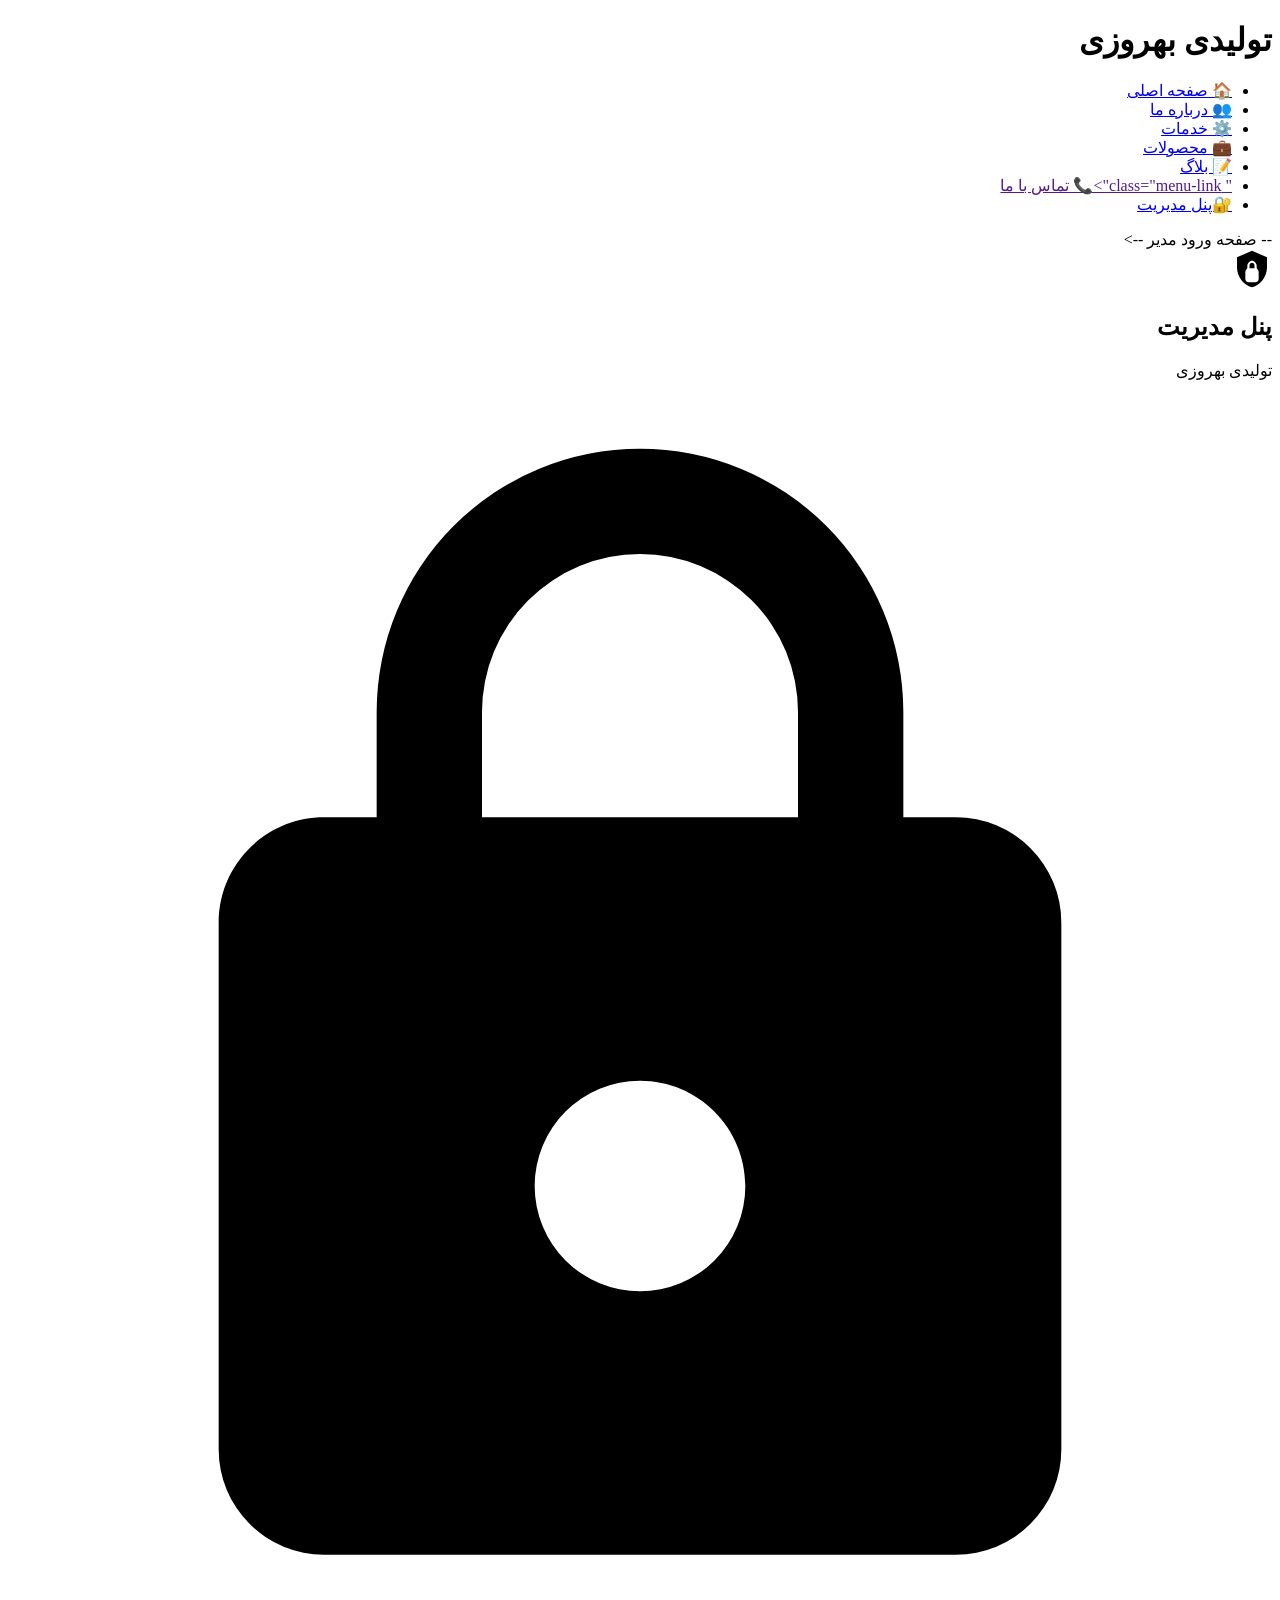
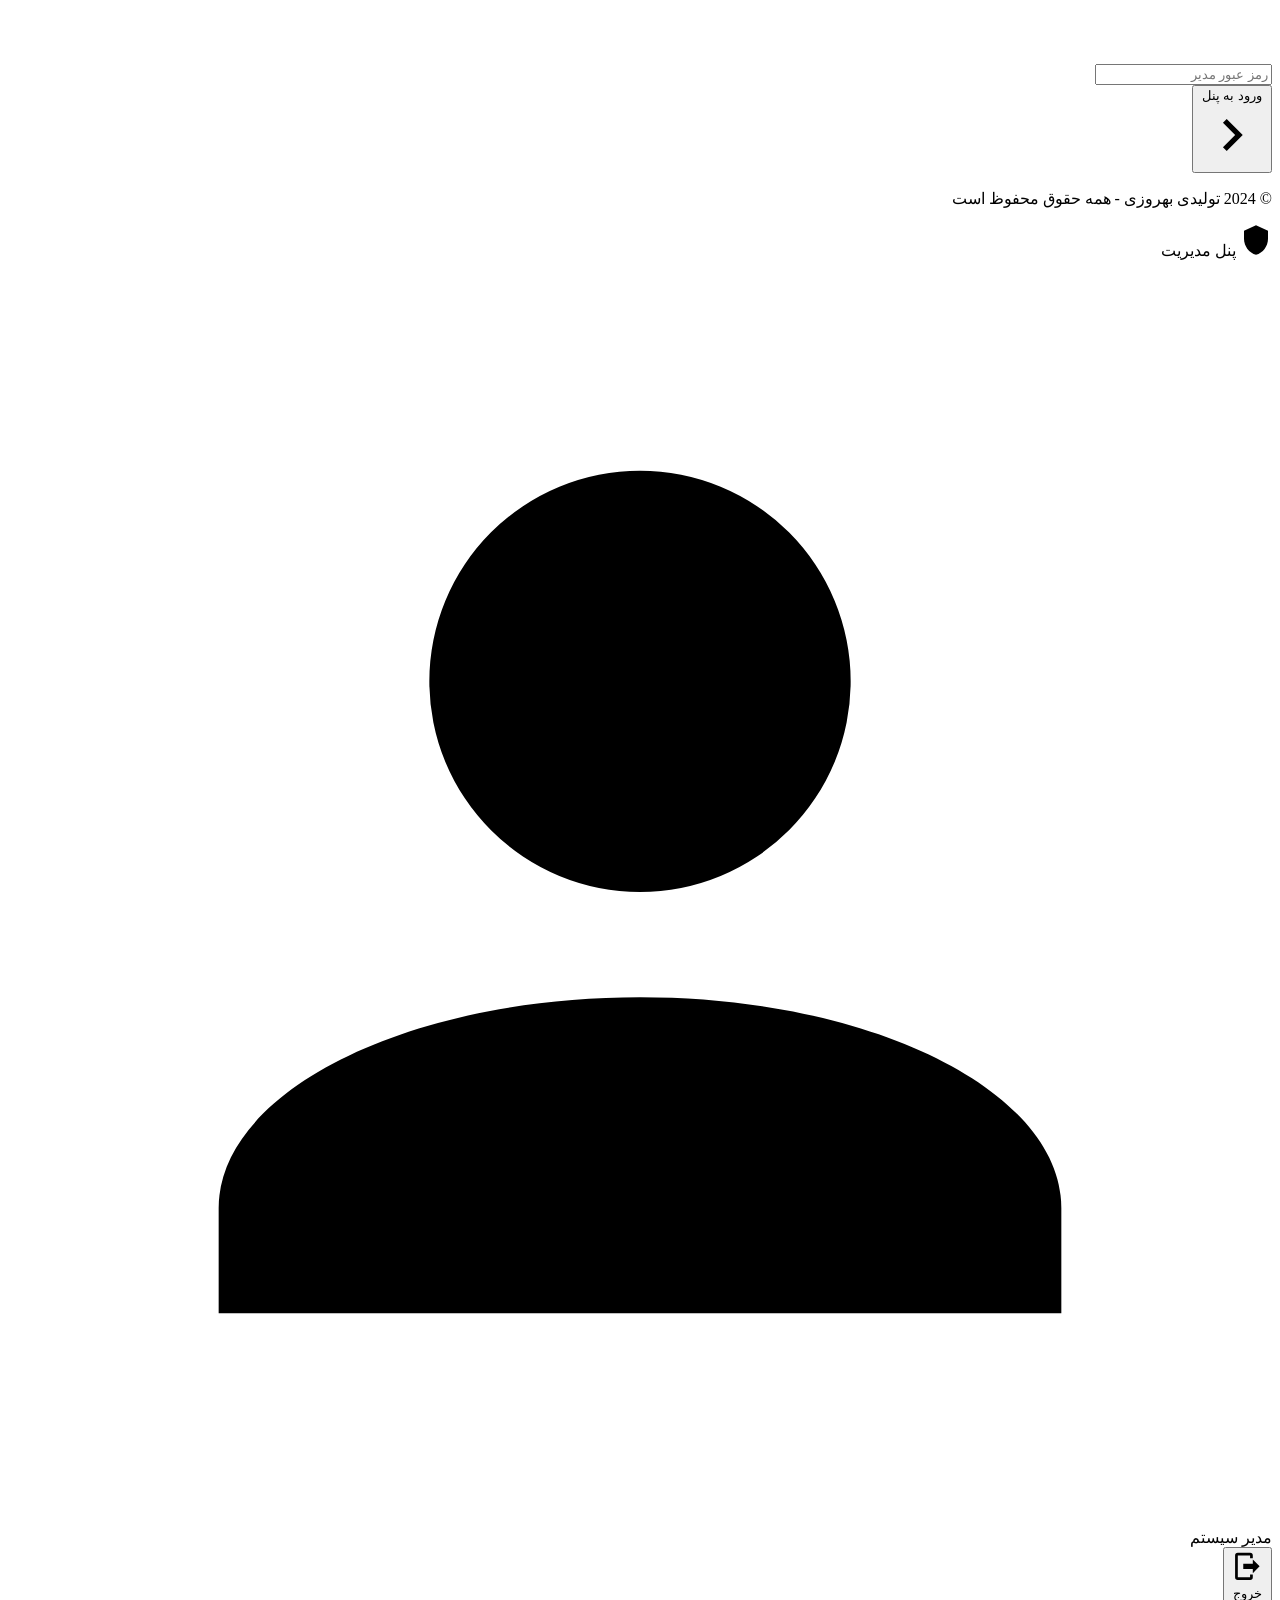
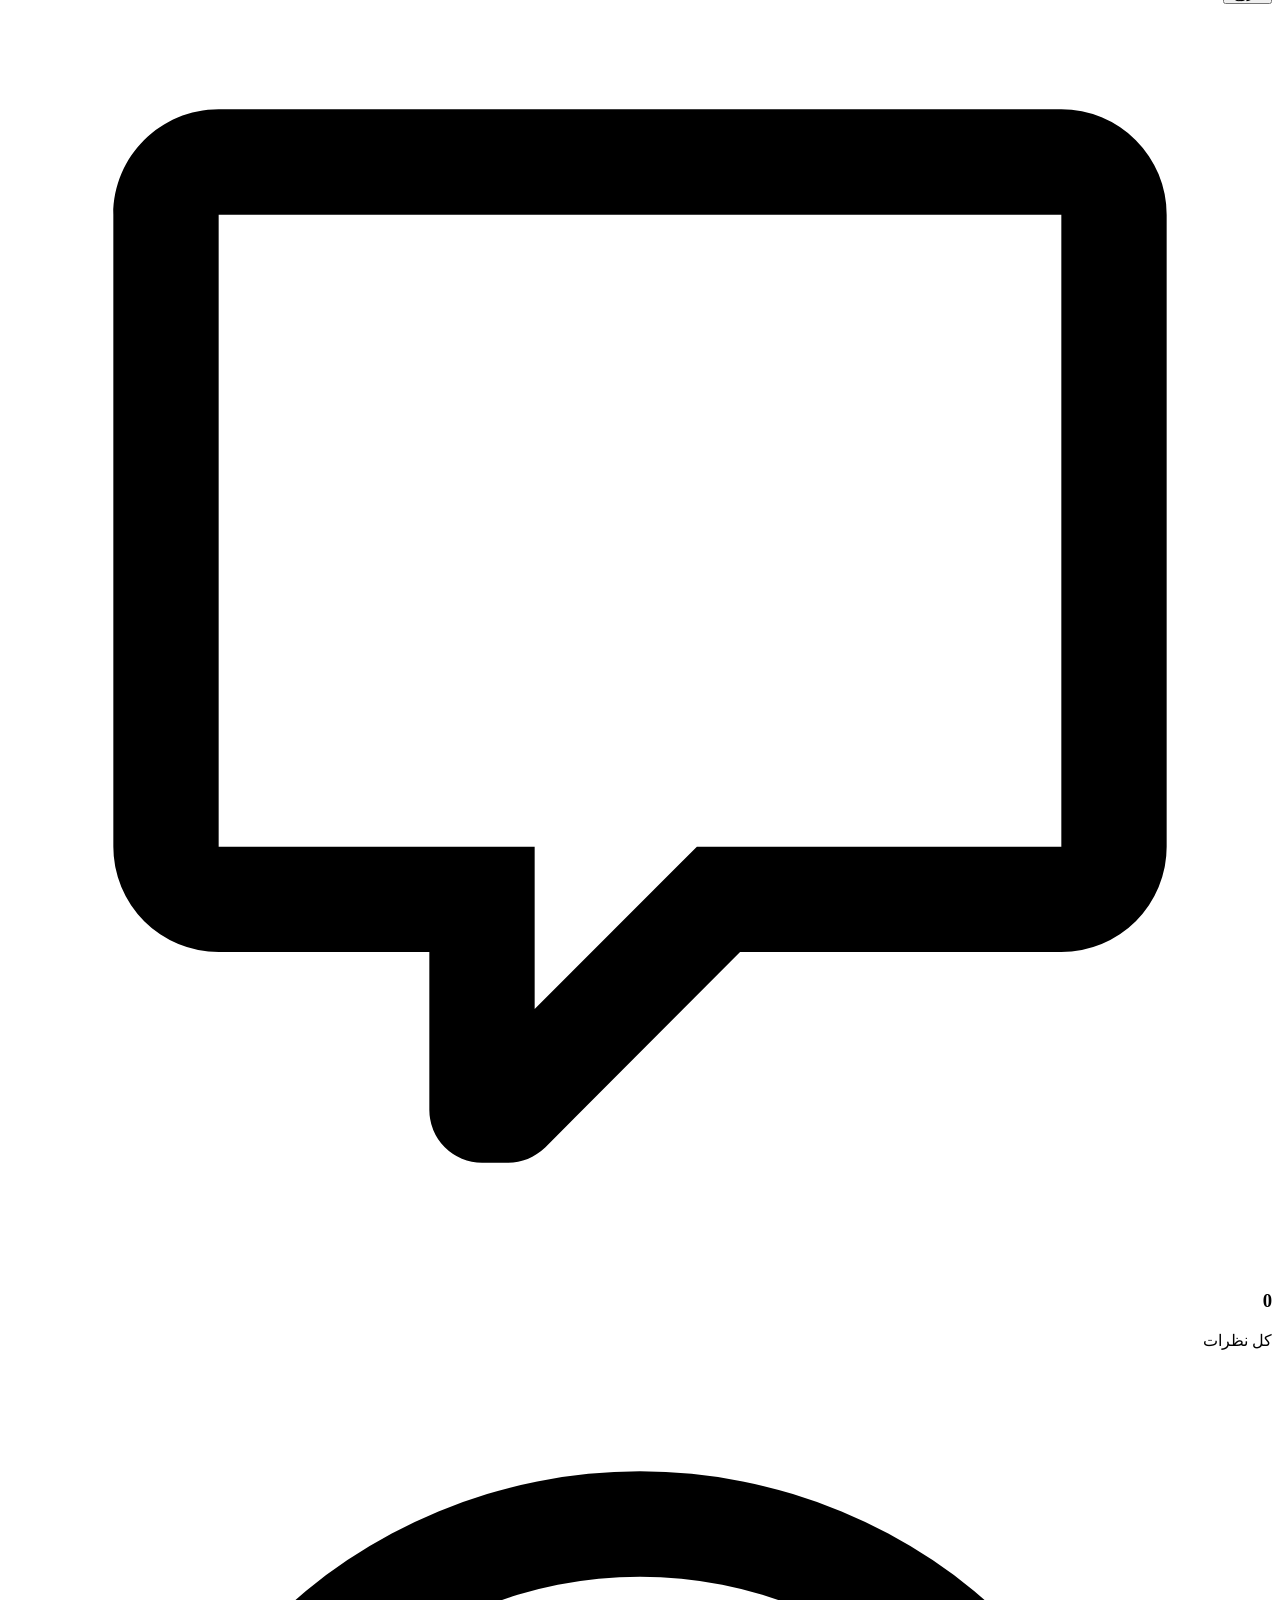
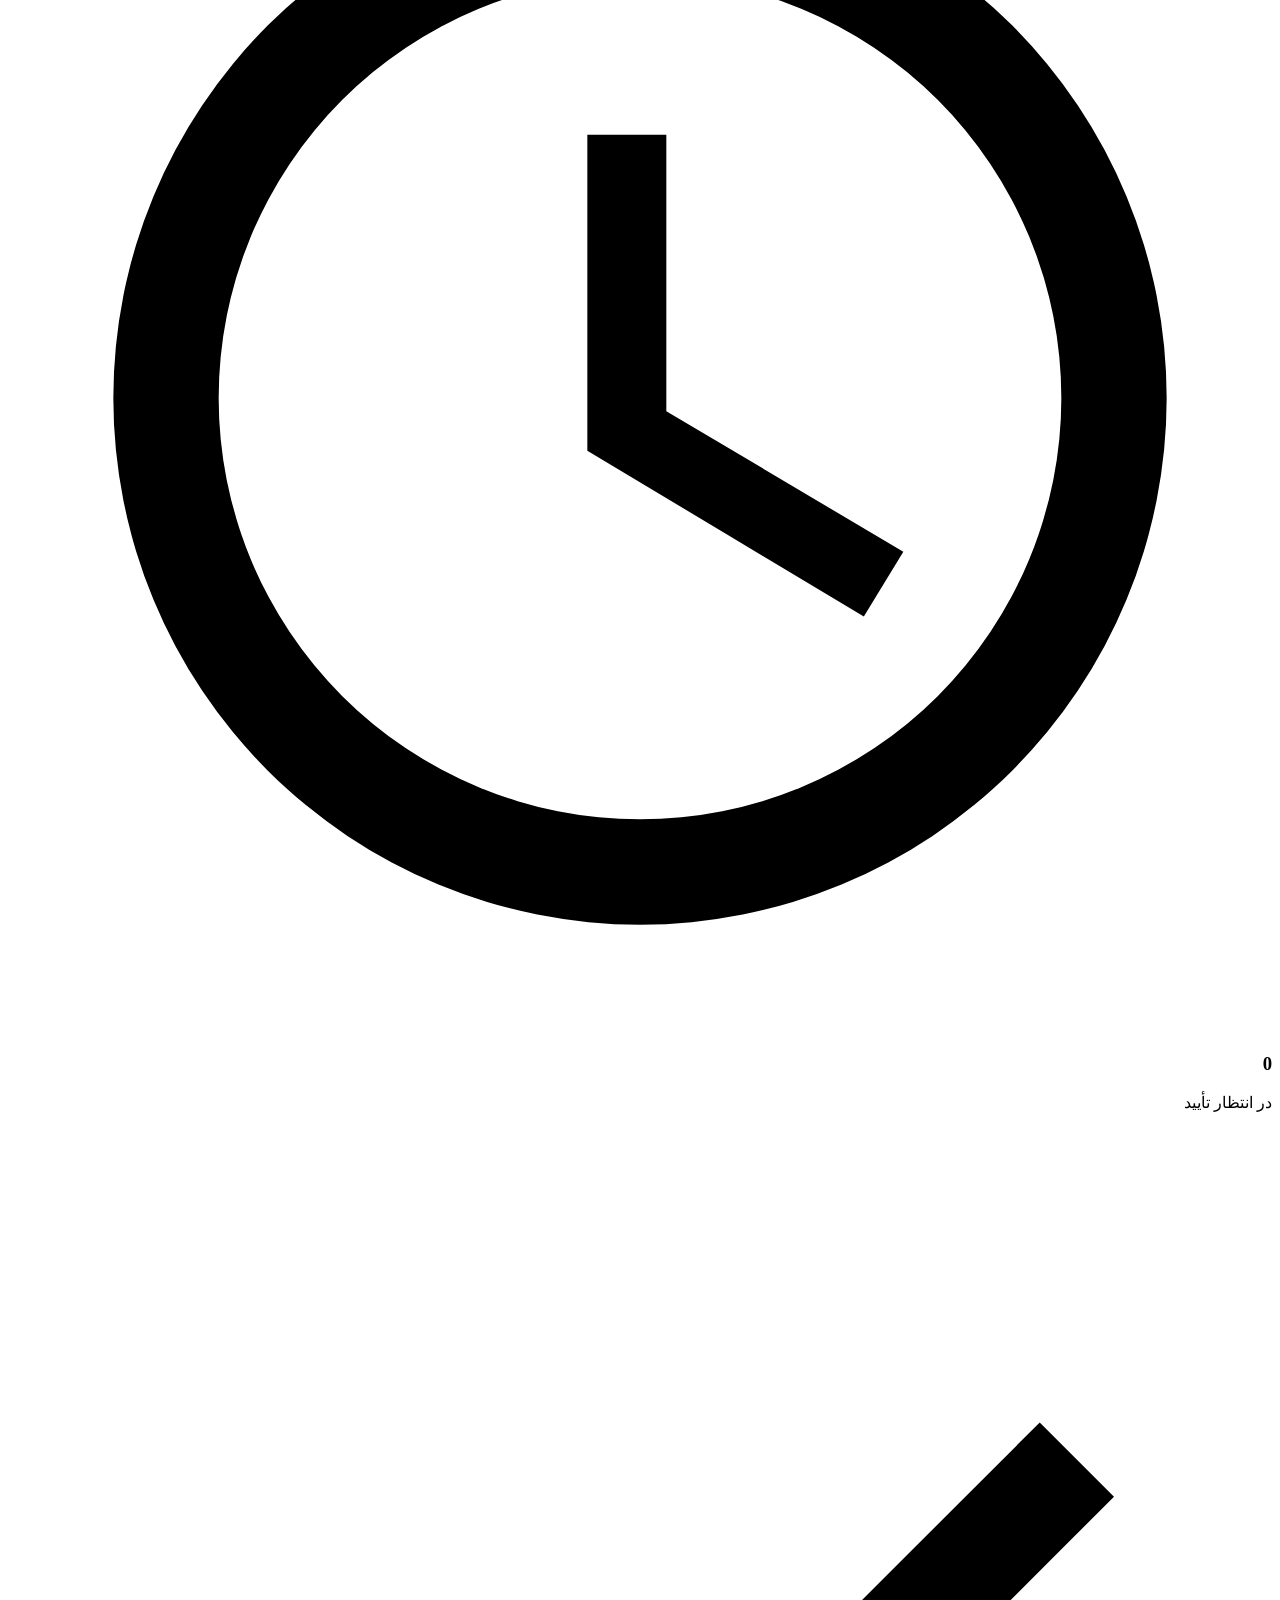
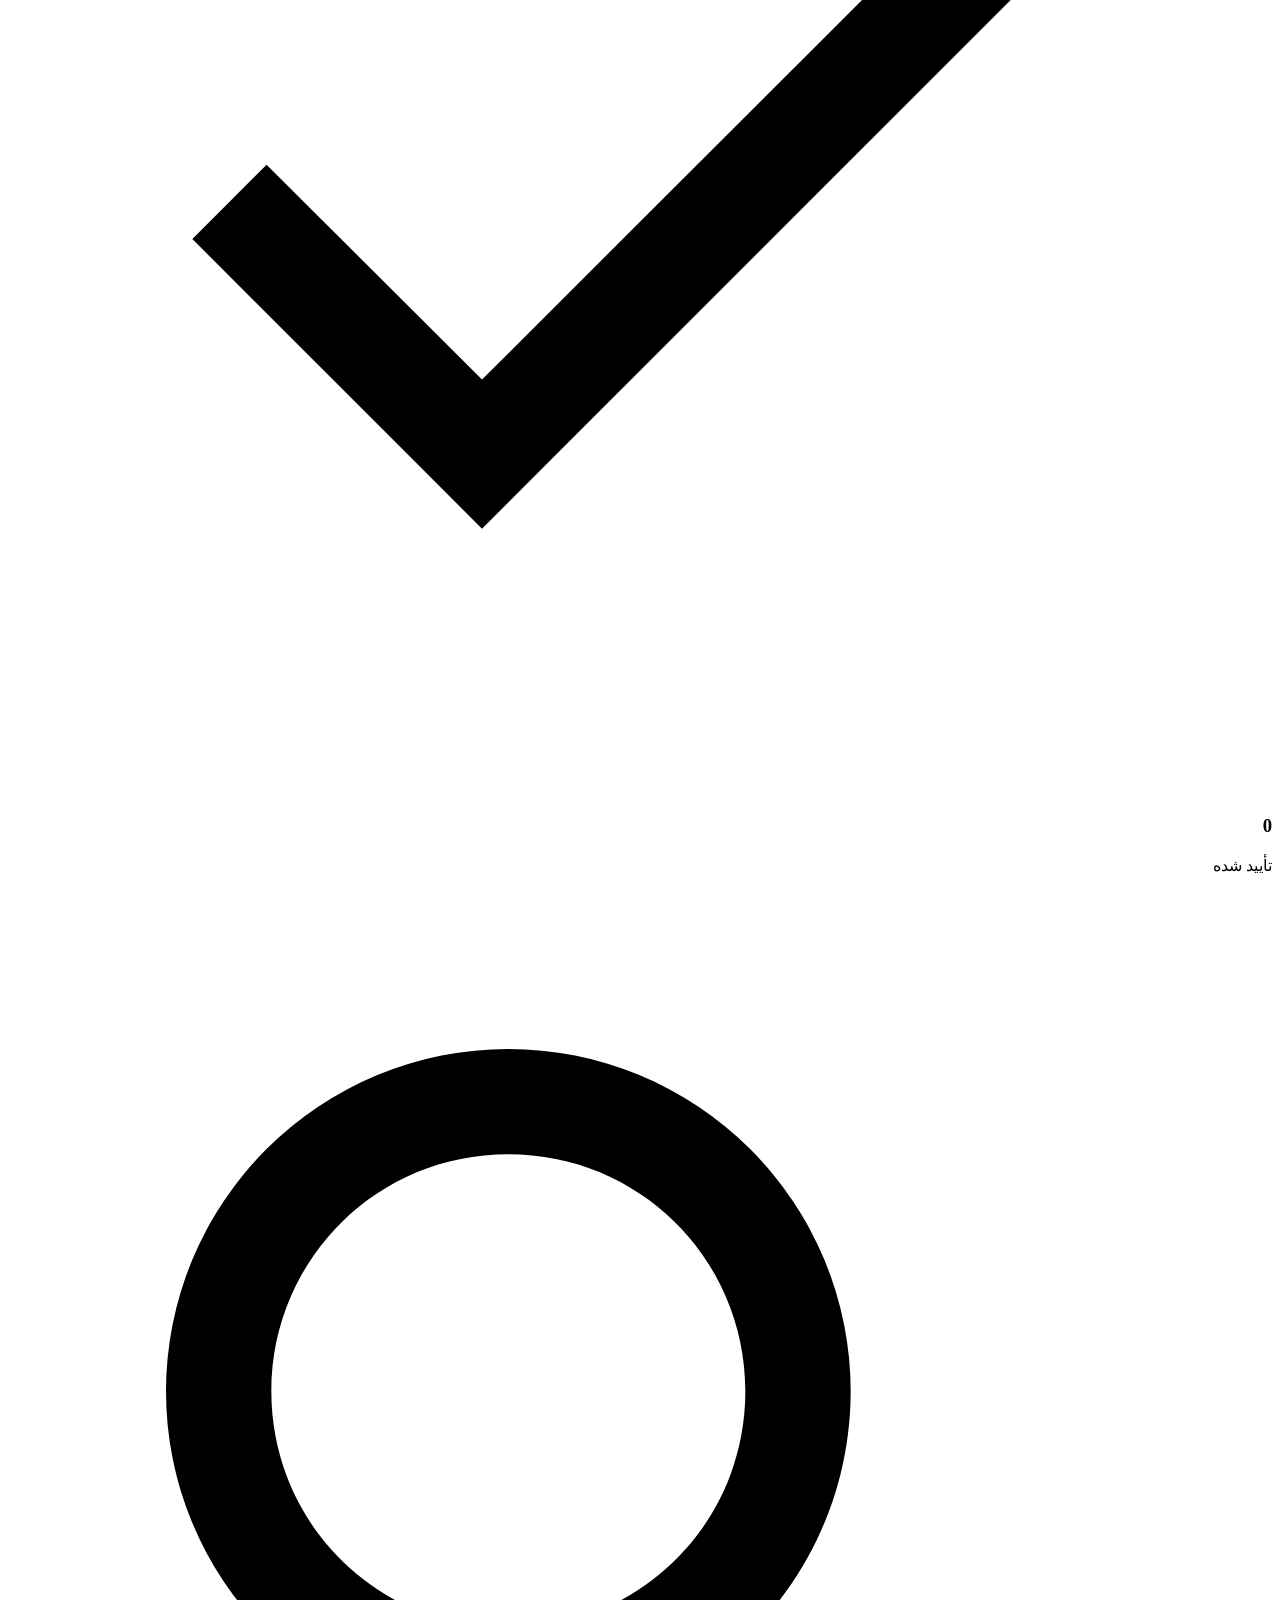
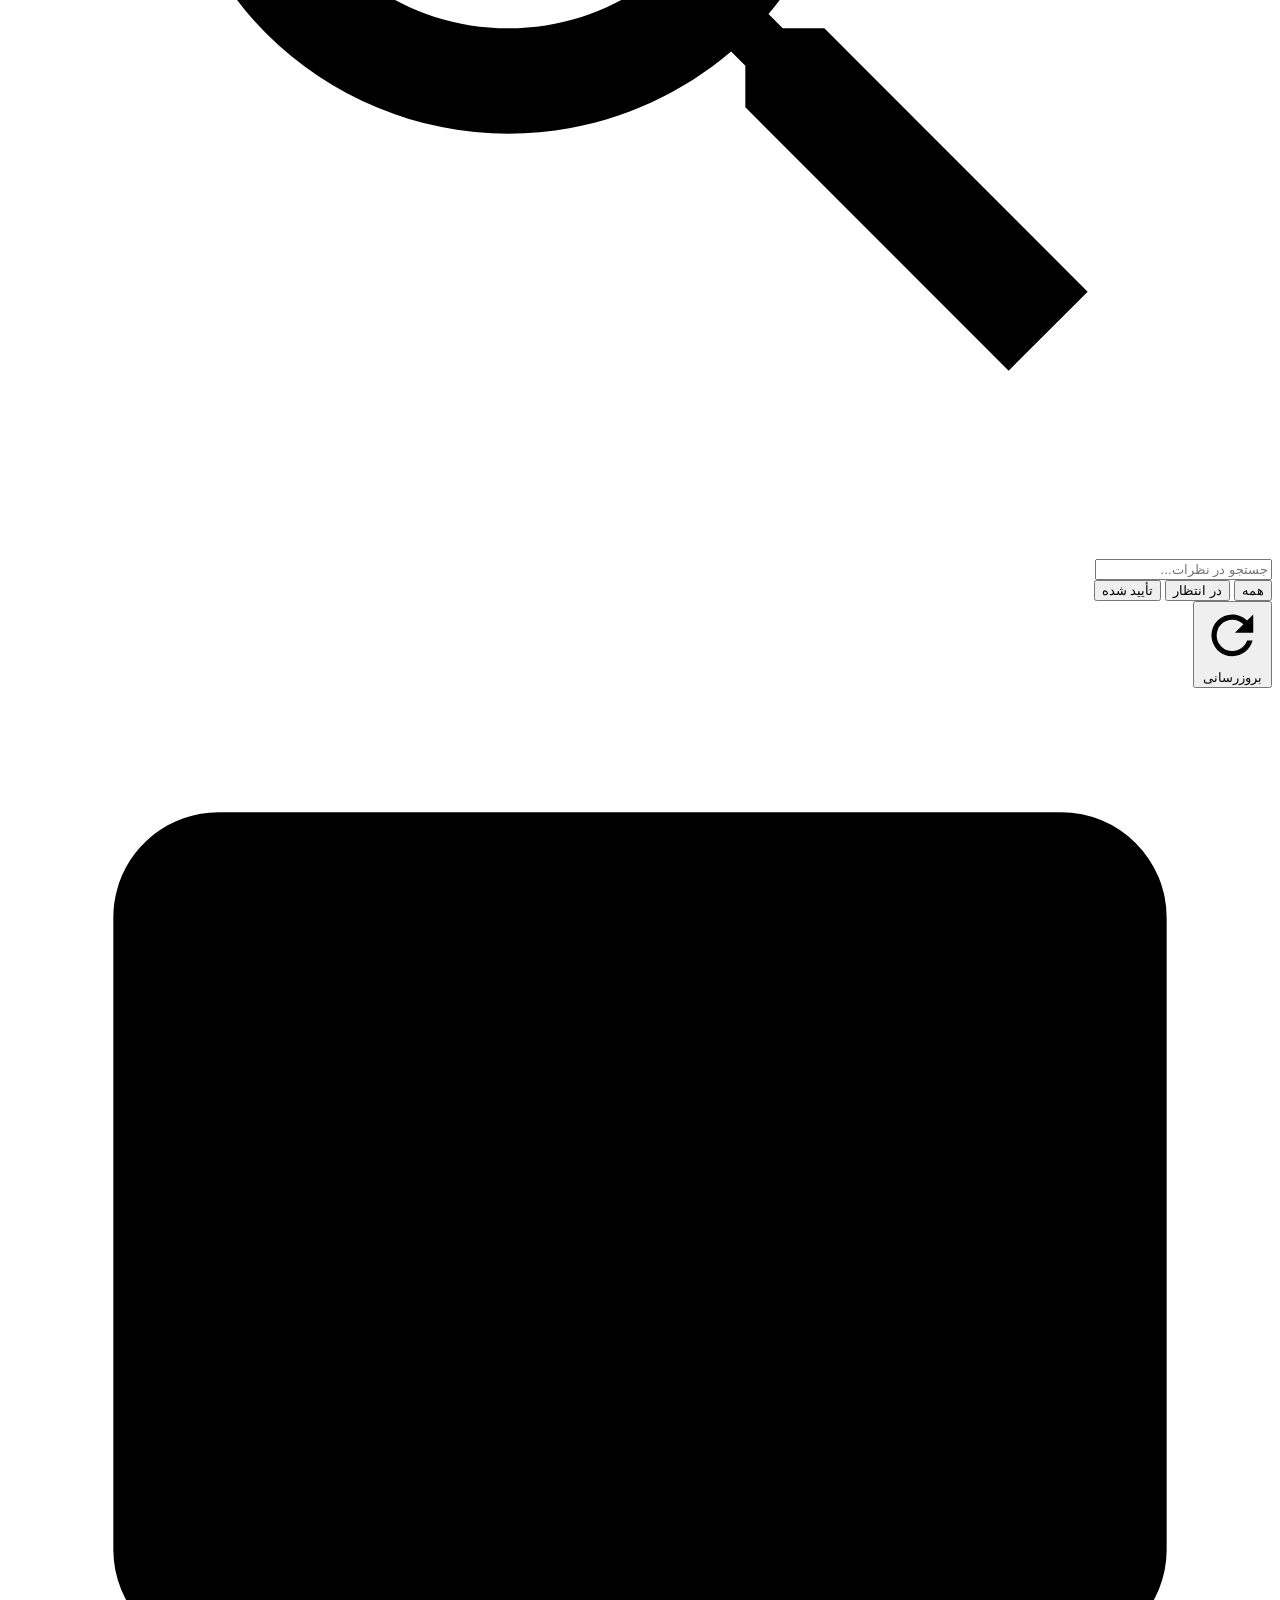
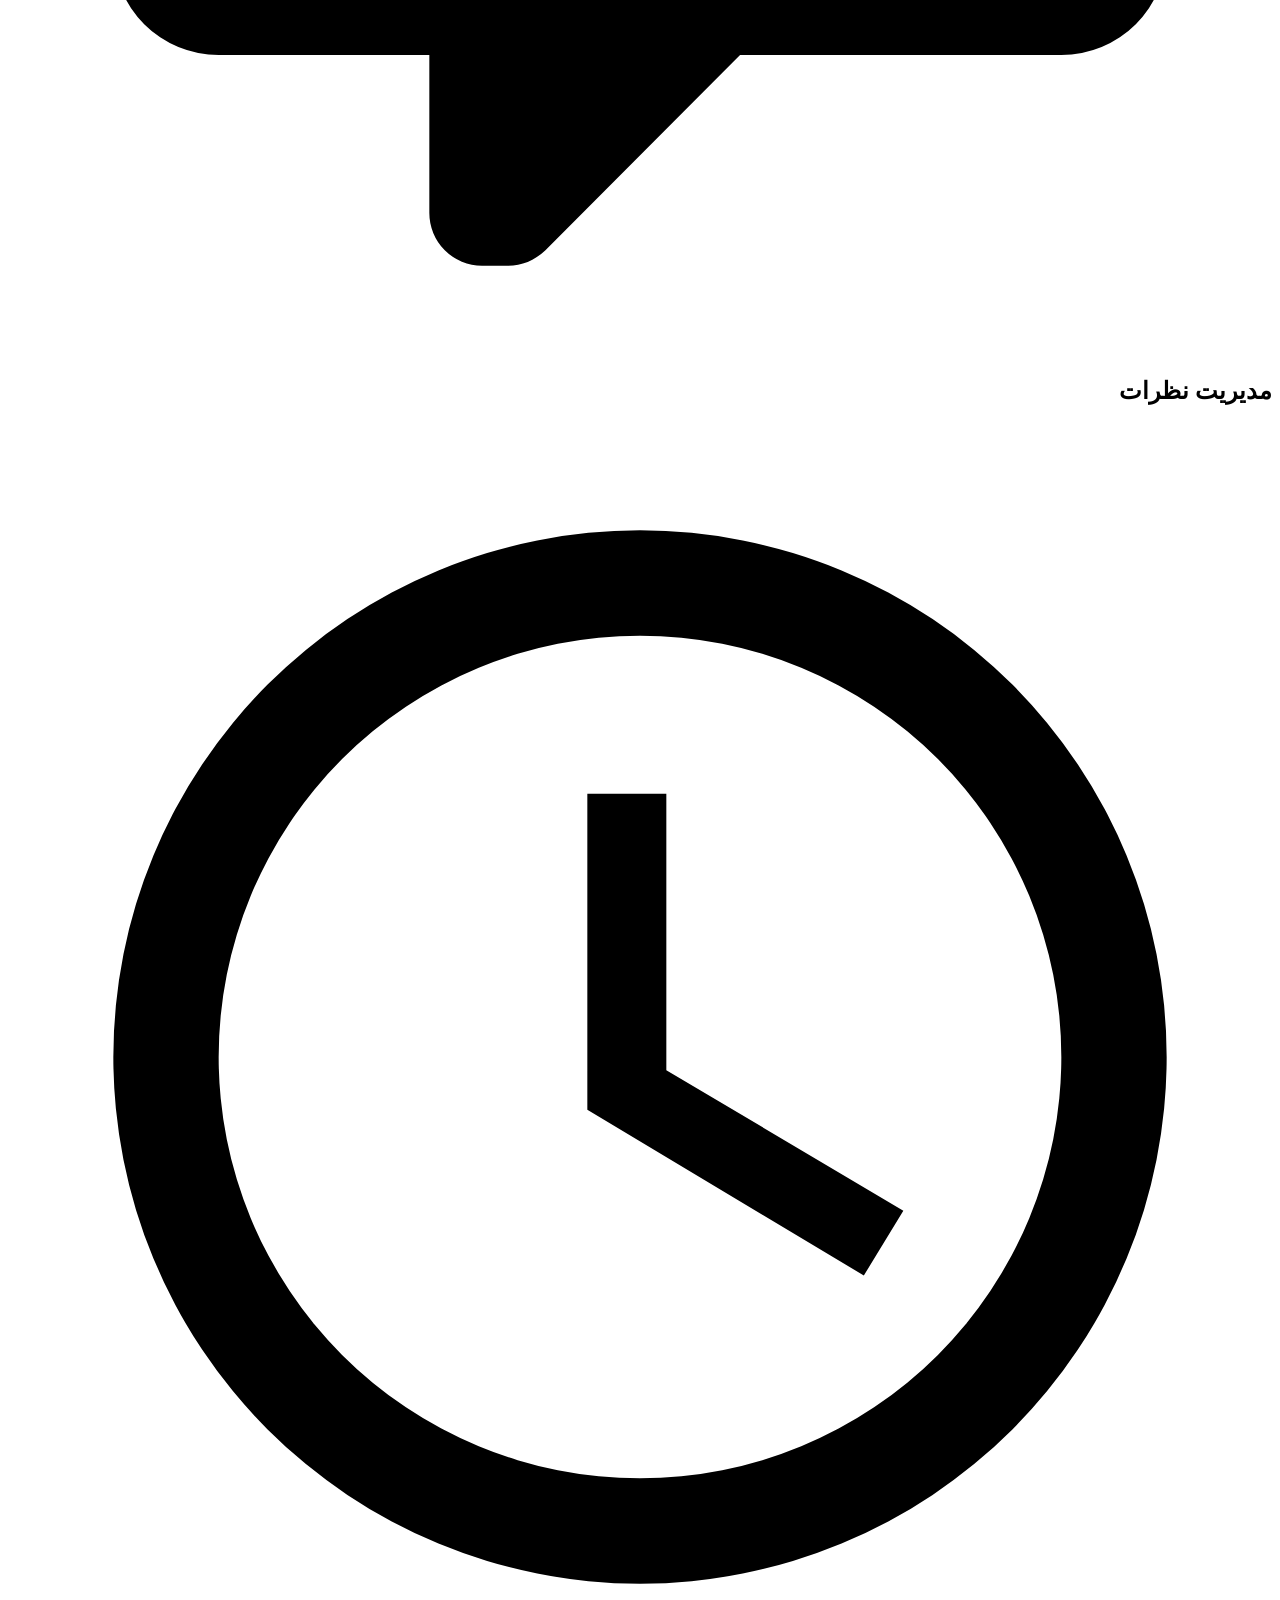
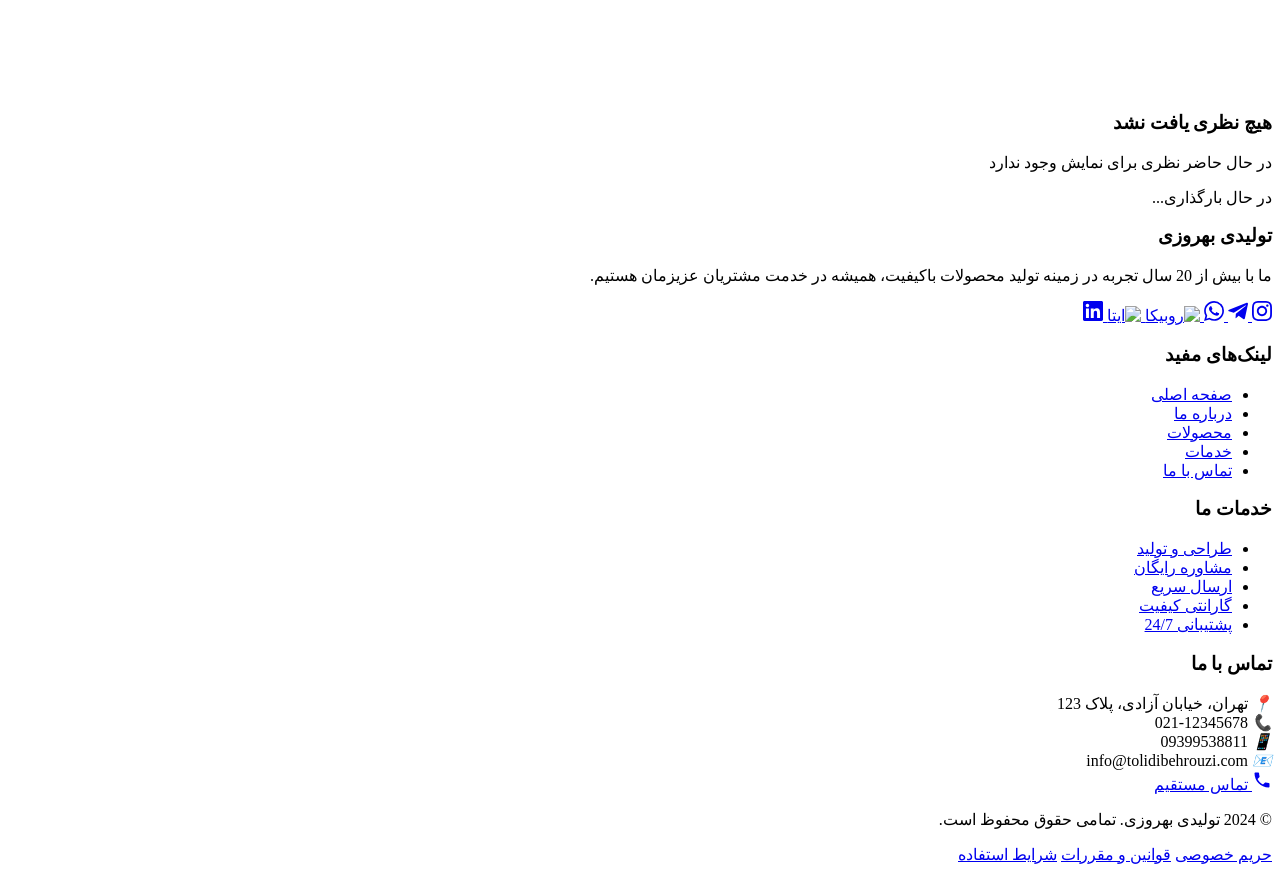
==== admin/index.html @ e1e43b24 "Rename admin.html to admin/index.html" ====
<!DOCTYPE html>
<html lang="fa" dir="rtl">
<head>
  <link rel="icon" type="image/png" href="img/favicon.png">
  
  <meta charset="UTF-8">
  <meta name="viewport" content="width=device-width, initial-scale=1">
  <title>تولیدی بهروزی/فلاکسی/استخری/جاجیم و سنتی/مشهد/جا جواهری/جا سیخی/کاور لباس</title>
  <link rel="stylesheet" href="admin.css">
</head>
<body>

<!-- هدر و منو -->
  <header class="header">
  <div class="container">
    <div class="logo">
      <h1>تولیدی بهروزی</h1>
    </div>
    
    <!-- دکمه منو -->
    <div class="menu-toggle" id="menuToggle">
      <span></span>
      <span></span>
      <span></span>
    </div>
  </div>
</header>

<!-- منوی کشویی -->
<nav class="sidebar-menu" id="sidebarMenu">
  <div class="menu-overlay" id="menuOverlay"></div>
  <div class="menu-content">
    <ul class="menu-list">
      <li class="menu-item">
        <a href="صفحه اصلی" class="menu-link">🏠 صفحه اصلی</a>
      </li>
      <li class="menu-item">
        <a href="صفحه اصلی" class="menu-link">👥 درباره ما</a>
      </li>
      <li class="menu-item">
        <a href="#" class="menu-link">⚙️ خدمات</a>
      </li>
      <li class="menu-item">
        <a href="گالری" class="menu-link">💼 محصولات</a>
      </li>
      <li class="menu-item">
        <a href="صفحه اصلی" class="menu-link">📝 بلاگ</a>
      </li>
      <li class="menu-item">
        <a href=""tel:+989399538811">" class="menu-link">📞 تماس با ما</a>
      </li>
 </li>
      <li class="menu-item">
        <a href="پنل مدیریت" class="menu-link">🔐پنل مدیریت</a>
      </li>
    </ul>
  </div>
</nav>
-- صفحه ورود مدیر -->
    <section class="admin-login" id="adminLogin">
        <div class="login-container">
            <div class="login-header">
                <div class="logo">
                    <svg viewBox="0 0 24 24" width="40" height="40" fill="currentColor">
                        <path d="M12 1L3 5V11C3 16.55 6.84 21.74 12 23C17.16 21.74 21 16.55 21 11V5L12 1M12 7C13.4 7 14.8 8.6 14.8 10V11.5C15.4 12.1 16 12.8 16 14V18C16 19.1 15.1 20 14 20H10C8.9 20 8 19.1 8 18V14C8 12.8 8.6 12.1 9.2 11.5V10C9.2 8.6 10.6 7 12 7M12 8.2C11.2 8.2 10.5 8.7 10.5 10V11.5H13.5V10C13.5 8.7 12.8 8.2 12 8.2Z"/>
                    </svg>
                    <h1>پنل مدیریت</h1>
                </div>
                <p class="login-subtitle">تولیدی بهروزی</p>
            </div>
            
            <div class="login-form">
                <div class="input-group">
                    <svg class="input-icon" viewBox="0 0 24 24" fill="currentColor">
                        <path d="M12,17A2,2 0 0,0 14,15C14,13.89 13.1,13 12,13A2,2 0 0,0 10,15A2,2 0 0,0 12,17M18,8A2,2 0 0,1 20,10V20A2,2 0 0,1 18,22H6A2,2 0 0,1 4,20V10C4,8.89 4.9,8 6,8H7V6A5,5 0 0,1 12,1A5,5 0 0,1 17,6V8H18M12,3A3,3 0 0,0 9,6V8H15V6A3,3 0 0,0 12,3Z"/>
                    </svg>
                    <input type="password" id="adminPassword" placeholder="رمز عبور مدیر" autocomplete="current-password">
                </div>
                
                <button class="login-btn" onclick="loginAdmin()">
                    <span class="btn-text">ورود به پنل</span>
                    <svg class="btn-icon" viewBox="0 0 24 24" fill="currentColor">
                        <path d="M8.59,16.58L13.17,12L8.59,7.41L10,6L16,12L10,18L8.59,16.58Z"/>
                    </svg>
                </button>
                
                <p id="loginError" class="error"></p>
            </div>
            
            <div class="login-footer">
                <p>© 2024 تولیدی بهروزی - همه حقوق محفوظ است</p>
            </div>
        </div>
    </section>

    <!-- پنل مدیریت اصلی -->
    <section id="adminPanel" class="admin-panel hidden">
        <!-- نوار بالایی -->
        <header class="admin-header">
            <div class="header-left">
                <div class="admin-logo">
                    <svg viewBox="0 0 24 24" width="32" height="32" fill="currentColor">
                        <path d="M12 1L3 5V11C3 16.55 6.84 21.74 12 23C17.16 21.74 21 16.55 21 11V5L12 1Z"/>
                    </svg>
                    <span>پنل مدیریت</span>
                </div>
            </div>
            
            <div class="header-right">
                <div class="admin-info">
                    <div class="admin-avatar">
                        <svg viewBox="0 0 24 24" fill="currentColor">
                            <path d="M12,4A4,4 0 0,1 16,8A4,4 0 0,1 12,12A4,4 0 0,1 8,8A4,4 0 0,1 12,4M12,14C16.42,14 20,15.79 20,18V20H4V18C4,15.79 7.58,14 12,14Z"/>
                        </svg>
                    </div>
                    <span>مدیر سیستم</span>
                </div>
                
                <button class="logout-btn" onclick="logoutAdmin()">
                    <svg viewBox="0 0 24 24" fill="currentColor">
                        <path d="M16,17V14H9V10H16V7L21,12L16,17M14,2A2,2 0 0,1 16,4V6H14V4H5V20H14V18H16V20A2,2 0 0,1 14,22H5A2,2 0 0,1 3,20V4A2,2 0 0,1 5,2H14Z"/>
                    </svg>
                    خروج
                </button>
            </div>
        </header>

        <!-- محتوای اصلی -->
        <main class="admin-main">
            <!-- آمار کلی -->
            <div class="stats-grid">
                <div class="stat-card">
                    <div class="stat-icon">
                        <svg viewBox="0 0 24 24" fill="currentColor">
                            <path d="M9,22A1,1 0 0,1 8,21V18H4A2,2 0 0,1 2,16V4C2,2.89 2.9,2 4,2H20A2,2 0 0,1 22,4V16A2,2 0 0,1 20,18H13.9L10.2,21.71C10,21.9 9.75,22 9.5,22V22H9M10,16V19.08L13.08,16H20V4H4V16H10Z"/>
                        </svg>
                    </div>
                    <div class="stat-info">
                        <h3 id="totalComments">0</h3>
                        <p>کل نظرات</p>
                    </div>
                </div>
                
                <div class="stat-card">
                    <div class="stat-icon pending">
                        <svg viewBox="0 0 24 24" fill="currentColor">
                            <path d="M12,2A10,10 0 0,0 2,12A10,10 0 0,0 12,22A10,10 0 0,0 22,12A10,10 0 0,0 12,2M12,4A8,8 0 0,1 20,12A8,8 0 0,1 12,20A8,8 0 0,1 4,12A8,8 0 0,1 12,4M12.5,7V12.25L17,14.92L16.25,16.15L11,13V7H12.5Z"/>
                        </svg>
                    </div>
                    <div class="stat-info">
                        <h3 id="pendingComments">0</h3>
                        <p>در انتظار تأیید</p>
                    </div>
                </div>
                
                <div class="stat-card">
                    <div class="stat-icon approved">
                        <svg viewBox="0 0 24 24" fill="currentColor">
                            <path d="M21,7L9,19L3.5,13.5L4.91,12.09L9,16.17L19.59,5.59L21,7Z"/>
                        </svg>
                    </div>
                    <div class="stat-info">
                        <h3 id="approvedComments">0</h3>
                        <p>تأیید شده</p>
                    </div>
                </div>
            </div>

            <!-- فیلتر و جستجو -->
            <div class="controls-bar">
                <div class="search-box">
                    <svg class="search-icon" viewBox="0 0 24 24" fill="currentColor">
                        <path d="M9.5,3A6.5,6.5 0 0,1 16,9.5C16,11.11 15.41,12.59 14.44,13.73L14.71,14H15.5L20.5,19L19,20.5L14,15.5V14.71L13.73,14.44C12.59,15.41 11.11,16 9.5,16A6.5,6.5 0 0,1 3,9.5A6.5,6.5 0 0,1 9.5,3M9.5,5C7,5 5,7 5,9.5C5,12 7,14 9.5,14C12,14 14,12 14,9.5C14,7 12,5 9.5,5Z"/>
                    </svg>
                    <input type="text" id="searchInput" placeholder="جستجو در نظرات..." oninput="filterComments()">
                </div>
                
                <div class="filter-buttons">
                    <button class="filter-btn active" data-filter="all" onclick="setFilter('all')">همه</button>
                    <button class="filter-btn" data-filter="pending" onclick="setFilter('pending')">در انتظار</button>
                    <button class="filter-btn" data-filter="approved" onclick="setFilter('approved')">تأیید شده</button>
                </div>
                
                <button class="refresh-btn" onclick="loadComments()">
                    <svg viewBox="0 0 24 24" fill="currentColor">
                        <path d="M17.65,6.35C16.2,4.9 14.21,4 12,4A8,8 0 0,0 4,12A8,8 0 0,0 12,20C15.73,20 18.84,17.45 19.73,14H17.65C16.83,16.33 14.61,18 12,18A6,6 0 0,1 6,12A6,6 0 0,1 12,6C13.66,6 15.14,6.69 16.22,7.78L13,11H20V4L17.65,6.35Z"/>
                    </svg>
                    بروزرسانی
                </button>
            </div>

            <!-- لیست نظرات -->
            <div class="comments-section">
                <h2 class="section-title">
                    <svg viewBox="0 0 24 24" fill="currentColor">
                        <path d="M9,22A1,1 0 0,1 8,21V18H4A2,2 0 0,1 2,16V4C2,2.89 2.9,2 4,2H20A2,2 0 0,1 22,4V16A2,2 0 0,1 20,18H13.9L10.2,21.71C10,21.9 9.75,22 9.5,22V22H9Z"/>
                    </svg>
                    مدیریت نظرات
                </h2>
                
                <div id="commentList" class="comment-list">
                    <!-- نظرات اینجا لود می‌شوند -->
                </div>
                
                <div id="emptyState" class="empty-state hidden">
                    <svg viewBox="0 0 24 24" fill="currentColor">
                        <path d="M12,2A10,10 0 0,0 2,12A10,10 0 0,0 12,22A10,10 0 0,0 22,12A10,10 0 0,0 12,2M12,4A8,8 0 0,1 20,12A8,8 0 0,1 12,20A8,8 0 0,1 4,12A8,8 0 0,1 12,4M12.5,7V12.25L17,14.92L16.25,16.15L11,13V7H12.5Z"/>
                    </svg>
                    <h3>هیچ نظری یافت نشد</h3>
                    <p>در حال حاضر نظری برای نمایش وجود ندارد</p>
                </div>
            </div>
        </main>
    </section>

    <!-- لودینگ -->
    <div id="loading" class="loading-overlay hidden">
        <div class="loading-spinner">
            <div class="spinner"></div>
            <p>در حال بارگذاری...</p>
        </div>
    </div>

<!-- فوتر حرفه‌ای -->
<footer class="footer">
  <div class="footer-content">
    <!-- بخش اول: درباره ما -->
    <div class="footer-section about">
      <h3 class="footer-title">تولیدی بهروزی</h3>
      <p class="footer-desc">
        ما با بیش از 20 سال تجربه در زمینه تولید محصولات باکیفیت، 
        همیشه در خدمت مشتریان عزیزمان هستیم.
      </p>
      <div class="footer-social">
        <a href="https://instagram.com/tolidi_behrouzi" target="_blank" class="social-link instagram">
          <svg viewBox="0 0 24 24" width="20" height="20" fill="currentColor">
            <path d="M12 2.163c3.204 0 3.584.012 4.85.07 3.252.148 4.771 1.691 4.919 4.919.058 1.265.069 1.645.069 4.849 0 3.205-.012 3.584-.069 4.849-.149 3.225-1.664 4.771-4.919 4.919-1.266.058-1.644.07-4.85.07-3.204 0-3.584-.012-4.849-.07-3.26-.149-4.771-1.699-4.919-4.92-.058-1.265-.07-1.644-.07-4.849 0-3.204.013-3.583.07-4.849.149-3.227 1.664-4.771 4.919-4.919 1.266-.057 1.645-.069 4.849-.069zm0-2.163c-3.259 0-3.667.014-4.947.072-4.358.2-6.78 2.618-6.98 6.98-.059 1.281-.073 1.689-.073 4.948 0 3.259.014 3.668.072 4.948.2 4.358 2.618 6.78 6.98 6.98 1.281.058 1.689.072 4.948.072 3.259 0 3.668-.014 4.948-.072 4.354-.2 6.782-2.618 6.979-6.98.059-1.28.073-1.689.073-4.948 0-3.259-.014-3.667-.072-4.947-.196-4.354-2.617-6.78-6.979-6.98-1.281-.059-1.69-.073-4.949-.073zm0 5.838c-3.403 0-6.162 2.759-6.162 6.162s2.759 6.163 6.162 6.163 6.162-2.759 6.162-6.163c0-3.403-2.759-6.162-6.162-6.162zm0 10.162c-2.209 0-4-1.79-4-4 0-2.209 1.791-4 4-4s4 1.791 4 4c0 2.21-1.791 4-4 4zm6.406-11.845c-.796 0-1.441.645-1.441 1.44s.645 1.44 1.441 1.44c.795 0 1.439-.645 1.439-1.44s-.644-1.44-1.439-1.44z"/>
          </svg>
        </a>
        <a href="https://t.me/tolidi_behrouzi" target="_blank" class="social-link telegram">
          <svg viewBox="0 0 24 24" width="20" height="20" fill="currentColor">
            <path d="m9.417 15.181-.397 5.584c.568 0 .814-.244 1.109-.537l2.663-2.545 5.518 4.041c1.012.564 1.725.267 1.998-.931L23.93 3.821c.321-1.496-.541-2.081-1.527-1.714L1.29 10.646c-1.383.553-1.357 1.3-.24 1.65l5.925 1.842 13.783-8.647c.649-.432 1.243-.198.756.234z"/>
          </svg>
        </a>
        <a href="https://wa.me/989399538811" target="_blank" class="social-link whatsapp">
          <svg viewBox="0 0 24 24" width="20" height="20" fill="currentColor">
            <path d="M17.472 14.382c-.297-.149-1.758-.867-2.03-.967-.273-.099-.471-.148-.67.15-.197.297-.767.966-.94 1.164-.173.199-.347.223-.644.075-.297-.15-1.255-.463-2.39-1.475-.883-.788-1.48-1.761-1.653-2.059-.173-.297-.018-.458.13-.606.134-.133.298-.347.446-.52.149-.174.198-.298.298-.497.099-.198.05-.371-.025-.52-.075-.149-.669-1.612-.916-2.207-.242-.579-.487-.5-.669-.51-.173-.008-.371-.01-.57-.01-.198 0-.52.074-.792.372-.272.297-1.04 1.016-1.04 2.479 0 1.462 1.065 2.875 1.213 3.074.149.198 2.096 3.2 5.077 4.487.709.306 1.262.489 1.694.625.712.227 1.36.195 1.871.118.571-.085 1.758-.719 2.006-1.413.248-.694.248-1.289.173-1.413-.074-.124-.272-.198-.57-.347m-5.421 7.403h-.004a9.87 9.87 0 01-5.031-1.378l-.361-.214-3.741.982.998-3.648-.235-.374a9.86 9.86 0 01-1.51-5.26c.001-5.45 4.436-9.884 9.888-9.884 2.64 0 5.122 1.03 6.988 2.898a9.825 9.825 0 012.893 6.994c-.003 5.45-4.437 9.884-9.885 9.884m8.413-18.297A11.815 11.815 0 0012.05 0C5.495 0 .16 5.335.157 11.892c0 2.096.547 4.142 1.588 5.945L.057 24l6.305-1.654a11.882 11.882 0 005.683 1.448h.005c6.554 0 11.89-5.335 11.893-11.893A11.821 11.821 0 0020.885 3.488"/>
          </svg>
        </a>
        <a href="https://rubika.ir/tolidi_behrouzi" target="_blank" class="social-link rubika">
          <img src="img/IMG_20250803_151338_127.jpg" alt="روبیکا" width="24" height="24" style="border-radius: 4px;">
        </a>
        <a href="https://eitaa.com/tolidi_behrouzi" target="_blank" class="social-link eitaa">
          <img src="img/IMG_20250803_151322_597.jpg" alt="ایتا" width="24" height="24" style="border-radius: 4px;">
        </a>
        <a href="https://linkedin.com/company/tolidi-behrouzi" target="_blank" class="social-link linkedin">
          <svg viewBox="0 0 24 24" width="20" height="20" fill="currentColor">
            <path d="M20.447 20.452h-3.554v-5.569c0-1.328-.027-3.037-1.852-3.037-1.853 0-2.136 1.445-2.136 2.939v5.667H9.351V9h3.414v1.561h.046c.477-.9 1.637-1.85 3.37-1.85 3.601 0 4.267 2.37 4.267 5.455v6.286zM5.337 7.433c-1.144 0-2.063-.926-2.063-2.065 0-1.138.92-2.063 2.063-2.063 1.14 0 2.064.925 2.064 2.063 0 1.139-.925 2.065-2.064 2.065zm1.782 13.019H3.555V9h3.564v11.452zM22.225 0H1.771C.792 0 0 .774 0 1.729v20.542C0 23.227.792 24 1.771 24h20.451C23.2 24 24 23.227 24 22.271V1.729C24 .774 23.2 0 22.222 0h.003z"/>
          </svg>
        </a>
      </div>
    </div>

    <!-- بخش دوم: لینک‌های مفید -->
    <div class="footer-section links">
      <h3 class="footer-title">لینک‌های مفید</h3>
      <ul class="footer-links">
        <li><a href="#" class="footer-link">صفحه اصلی</a></li>
        <li><a href="#" class="footer-link">درباره ما</a></li>
        <li><a href="#" class="footer-link">محصولات</a></li>
        <li><a href="#" class="footer-link">خدمات</a></li>
        <li><a href="#" class="footer-link">تماس با ما</a></li>
      </ul>
    </div>

    <!-- بخش سوم: خدمات -->
    <div class="footer-section services">
      <h3 class="footer-title">خدمات ما</h3>
      <ul class="footer-links">
        <li><a href="#" class="footer-link">طراحی و تولید</a></li>
        <li><a href="#" class="footer-link">مشاوره رایگان</a></li>
        <li><a href="#" class="footer-link">ارسال سریع</a></li>
        <li><a href="#" class="footer-link">گارانتی کیفیت</a></li>
        <li><a href="#" class="footer-link">پشتیبانی 24/7</a></li>
      </ul>
    </div>

    <!-- بخش چهارم: اطلاعات تماس -->
    <div class="footer-section contact">
      <h3 class="footer-title">تماس با ما</h3>
      <div class="contact-info">
        <div class="contact-item">
          <i class="contact-icon">📍</i>
          <span>تهران، خیابان آزادی، پلاک 123</span>
        </div>
        <div class="contact-item">
          <i class="contact-icon">📞</i>
          <span>021-12345678</span>
        </div>
        <div class="contact-item">
          <i class="contact-icon">📱</i>
          <span>09399538811</span>
        </div>
        <div class="contact-item">
          <i class="contact-icon">📧</i>
          <span>info@tolidibehrouzi.com</span>
        </div>
      </div>
      
      <!-- دکمه تماس مستقیم -->
      <div class="contact-button-container">
        <a href="tel:+989399538811" class="contact-btn">
          <svg width="20" height="20" viewBox="0 0 24 24" fill="currentColor">
            <path d="M6.62 10.79c1.44 2.83 3.76 5.14 6.59 6.59l2.2-2.2c.27-.27.67-.36 1.02-.24 1.12.37 2.33.57 3.57.57.55 0 1 .45 1 1V20c0 .55-.45 1-1 1-9.39 0-17-7.61-17-17 0-.55.45-1 1-1h3.5c.55 0 1 .45 1 1 0 1.25.2 2.45.57 3.57.11.35.03.74-.25 1.02l-2.2 2.2z"/>
          </svg>
          تماس مستقیم
        </a>
      </div>
    </div>
  </div>

  <!-- خط جداکننده -->
  <div class="footer-divider"></div>

  <!-- پایین فوتر -->
  <div class="footer-bottom">
    <div class="footer-bottom-content">
      <p class="copyright">
        © 2024 تولیدی بهروزی. تمامی حقوق محفوظ است.
      </p>
      <div class="footer-bottom-links">
        <a href="#" class="bottom-link">حریم خصوصی</a>
        <a href="#" class="bottom-link">قوانین و مقررات</a>
        <a href="#" class="bottom-link">شرایط استفاده</a>
      </div>
    </div>
  </div>
</footer>


  <script src="admin.js"></script>
</body>
</html>
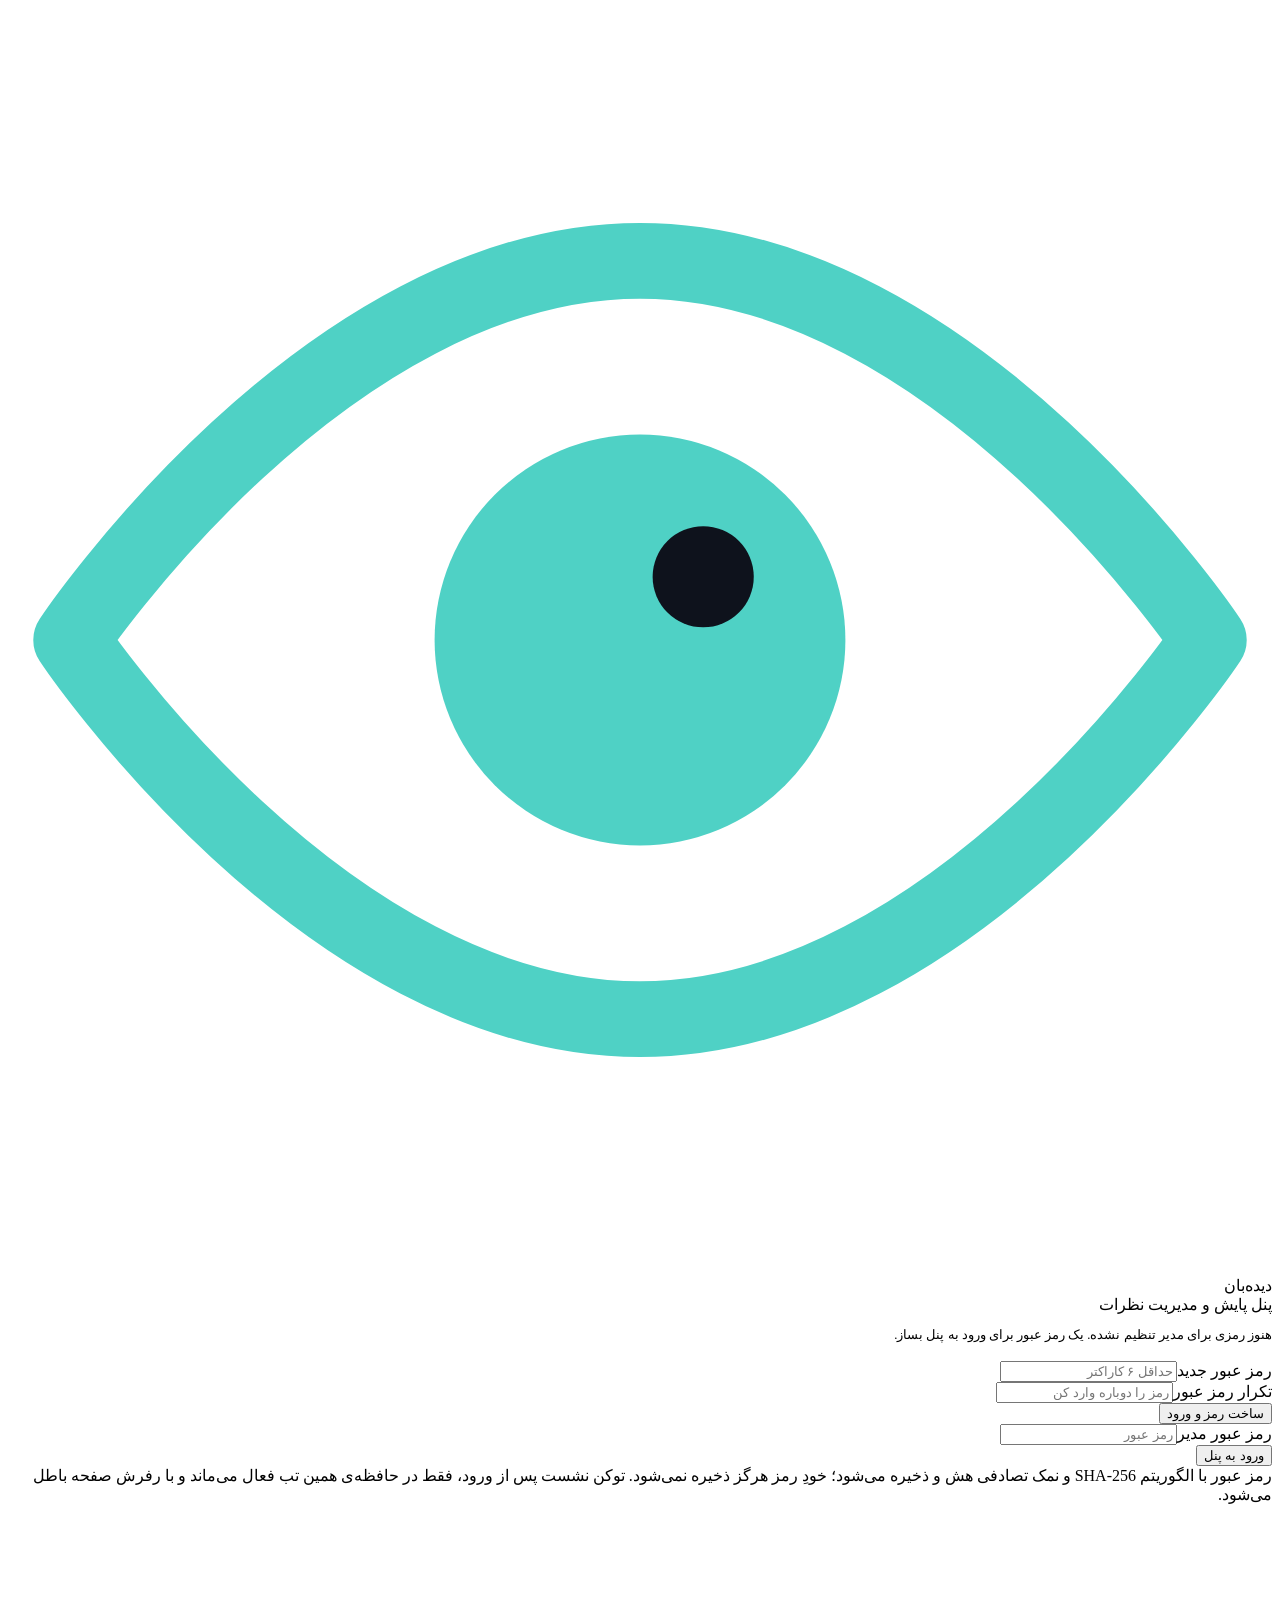
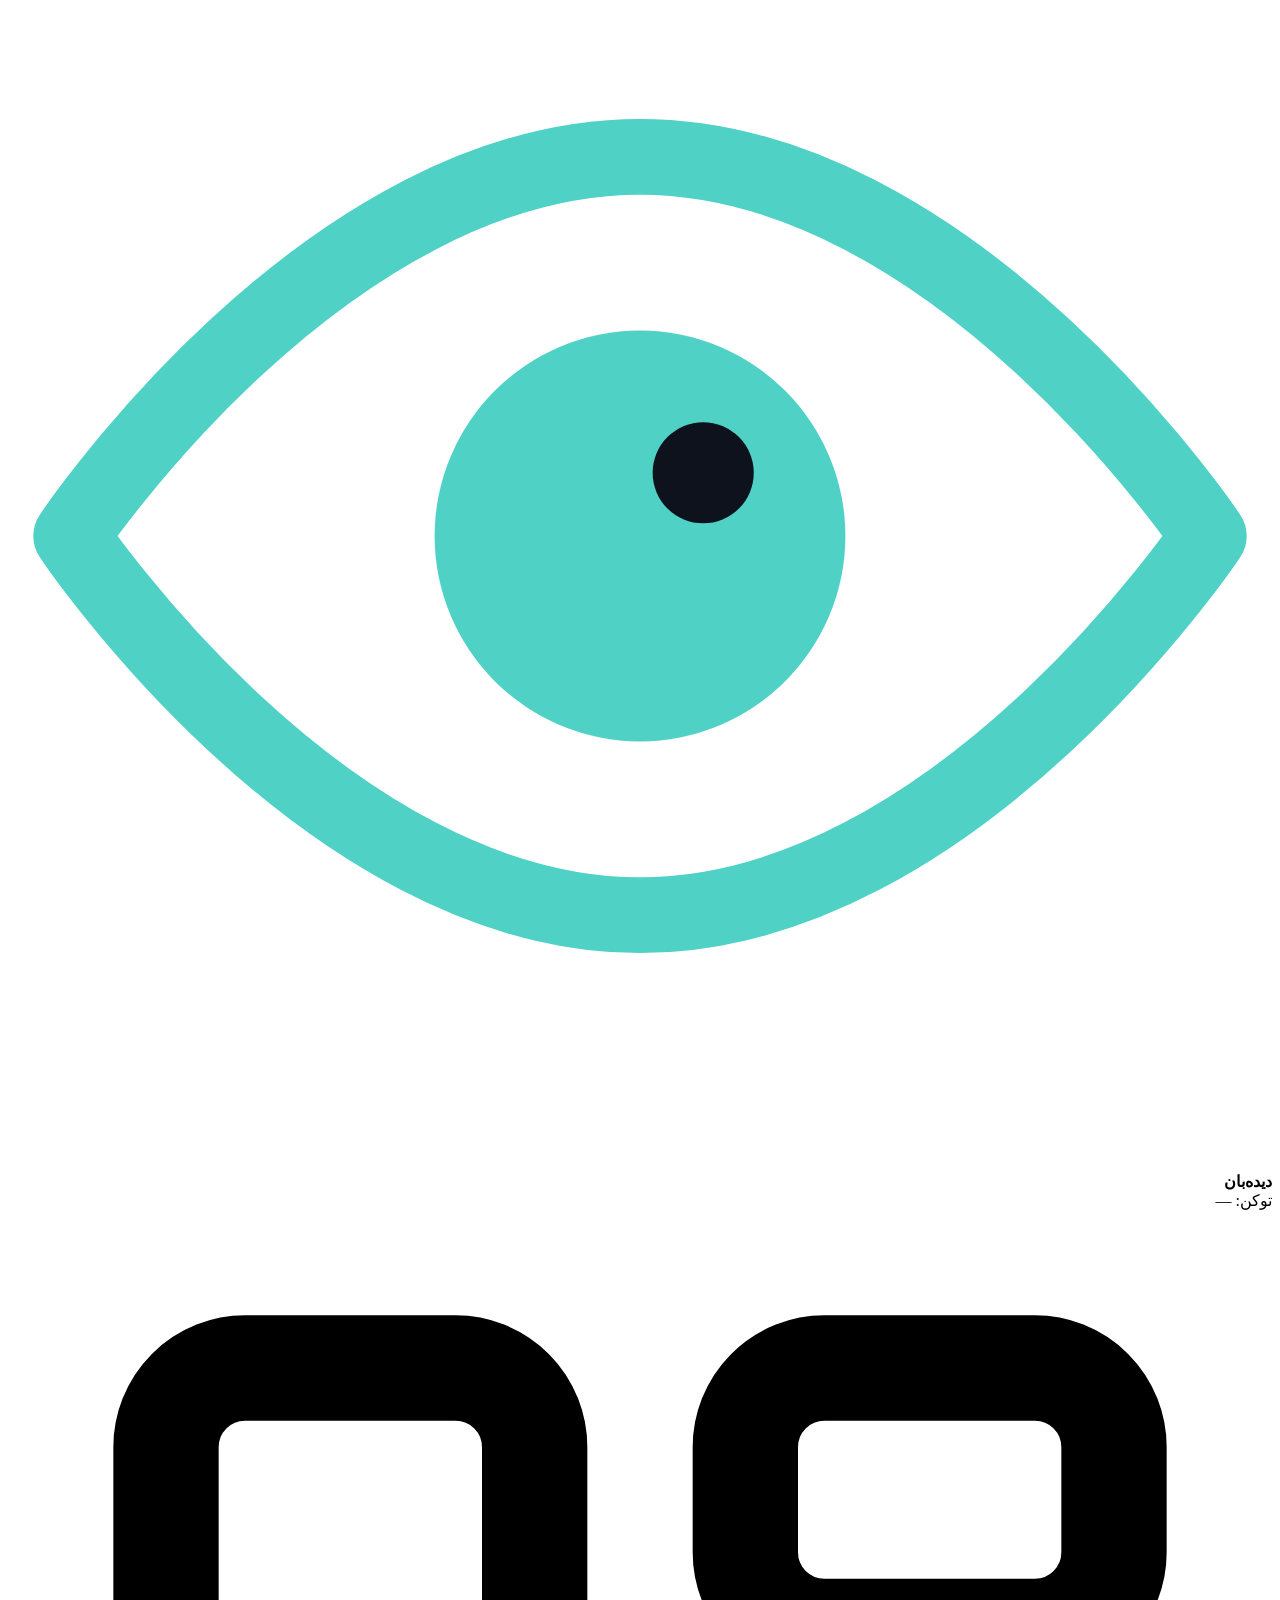
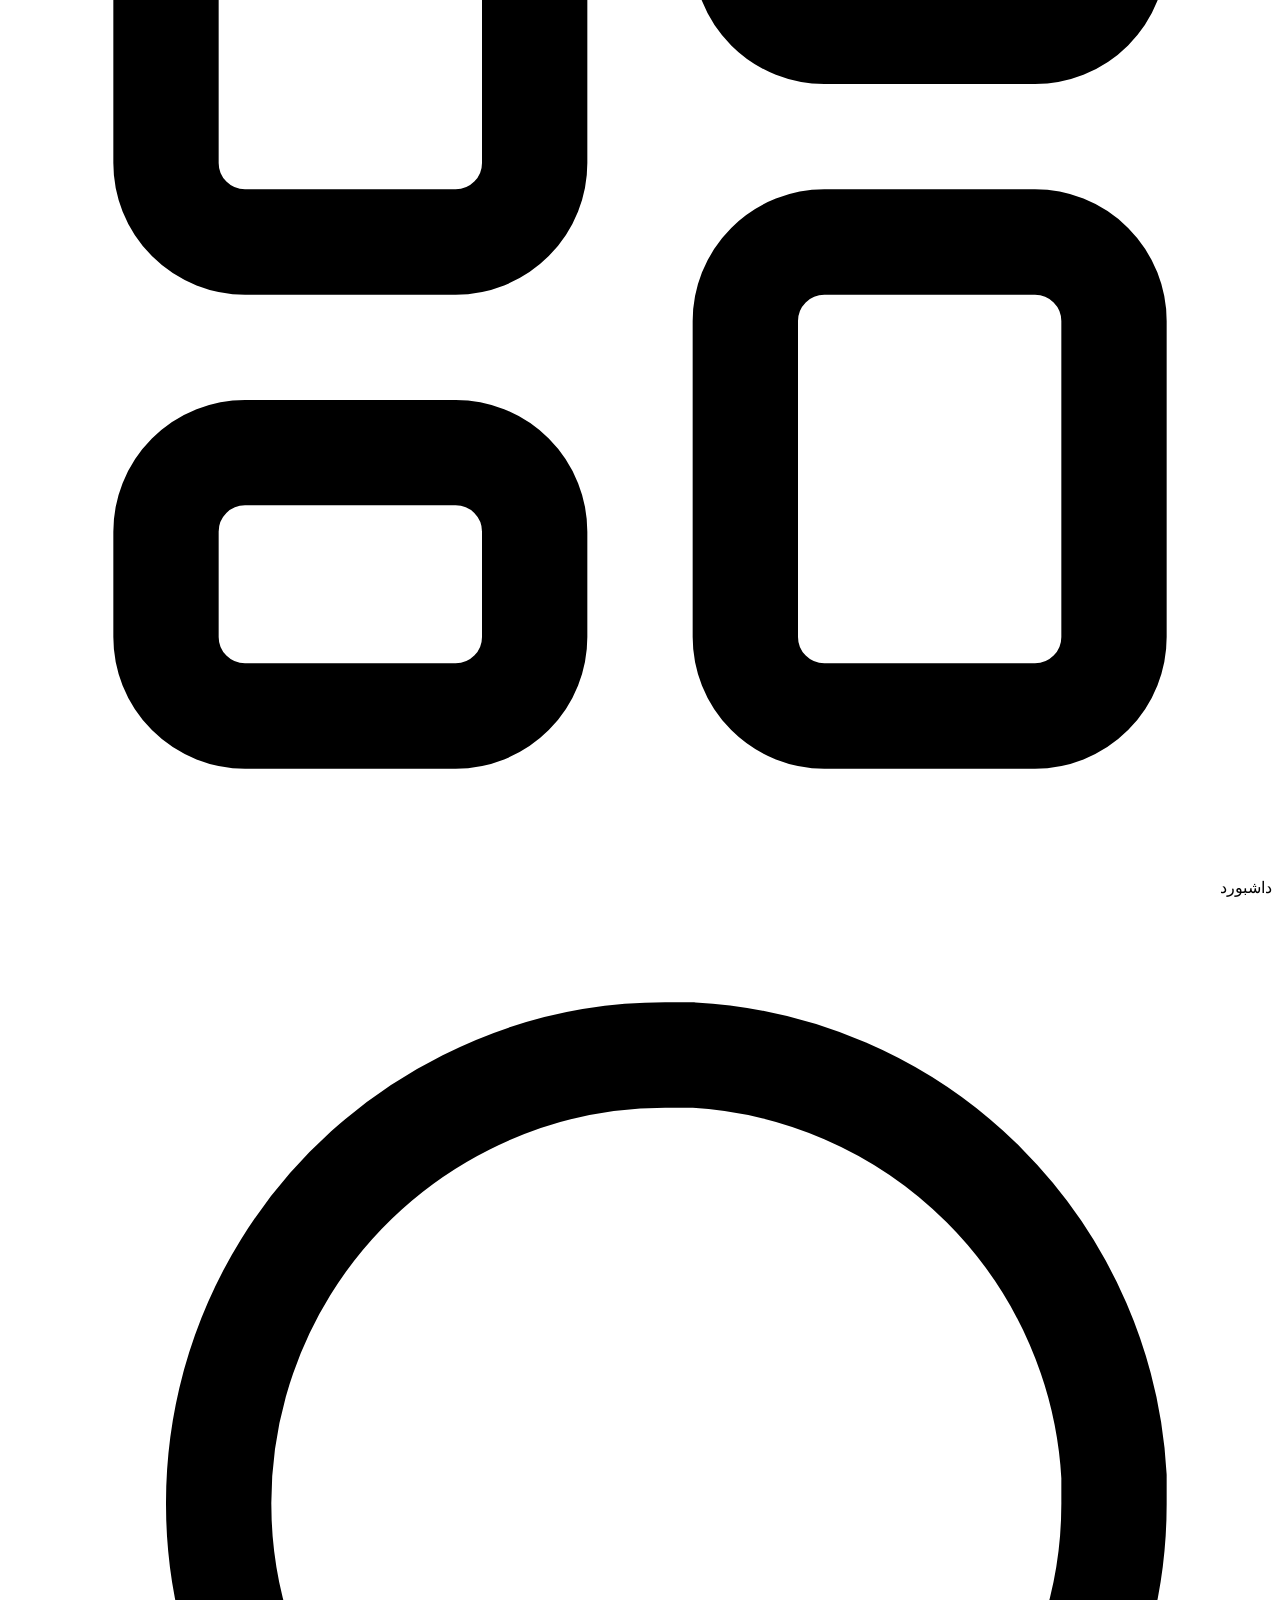
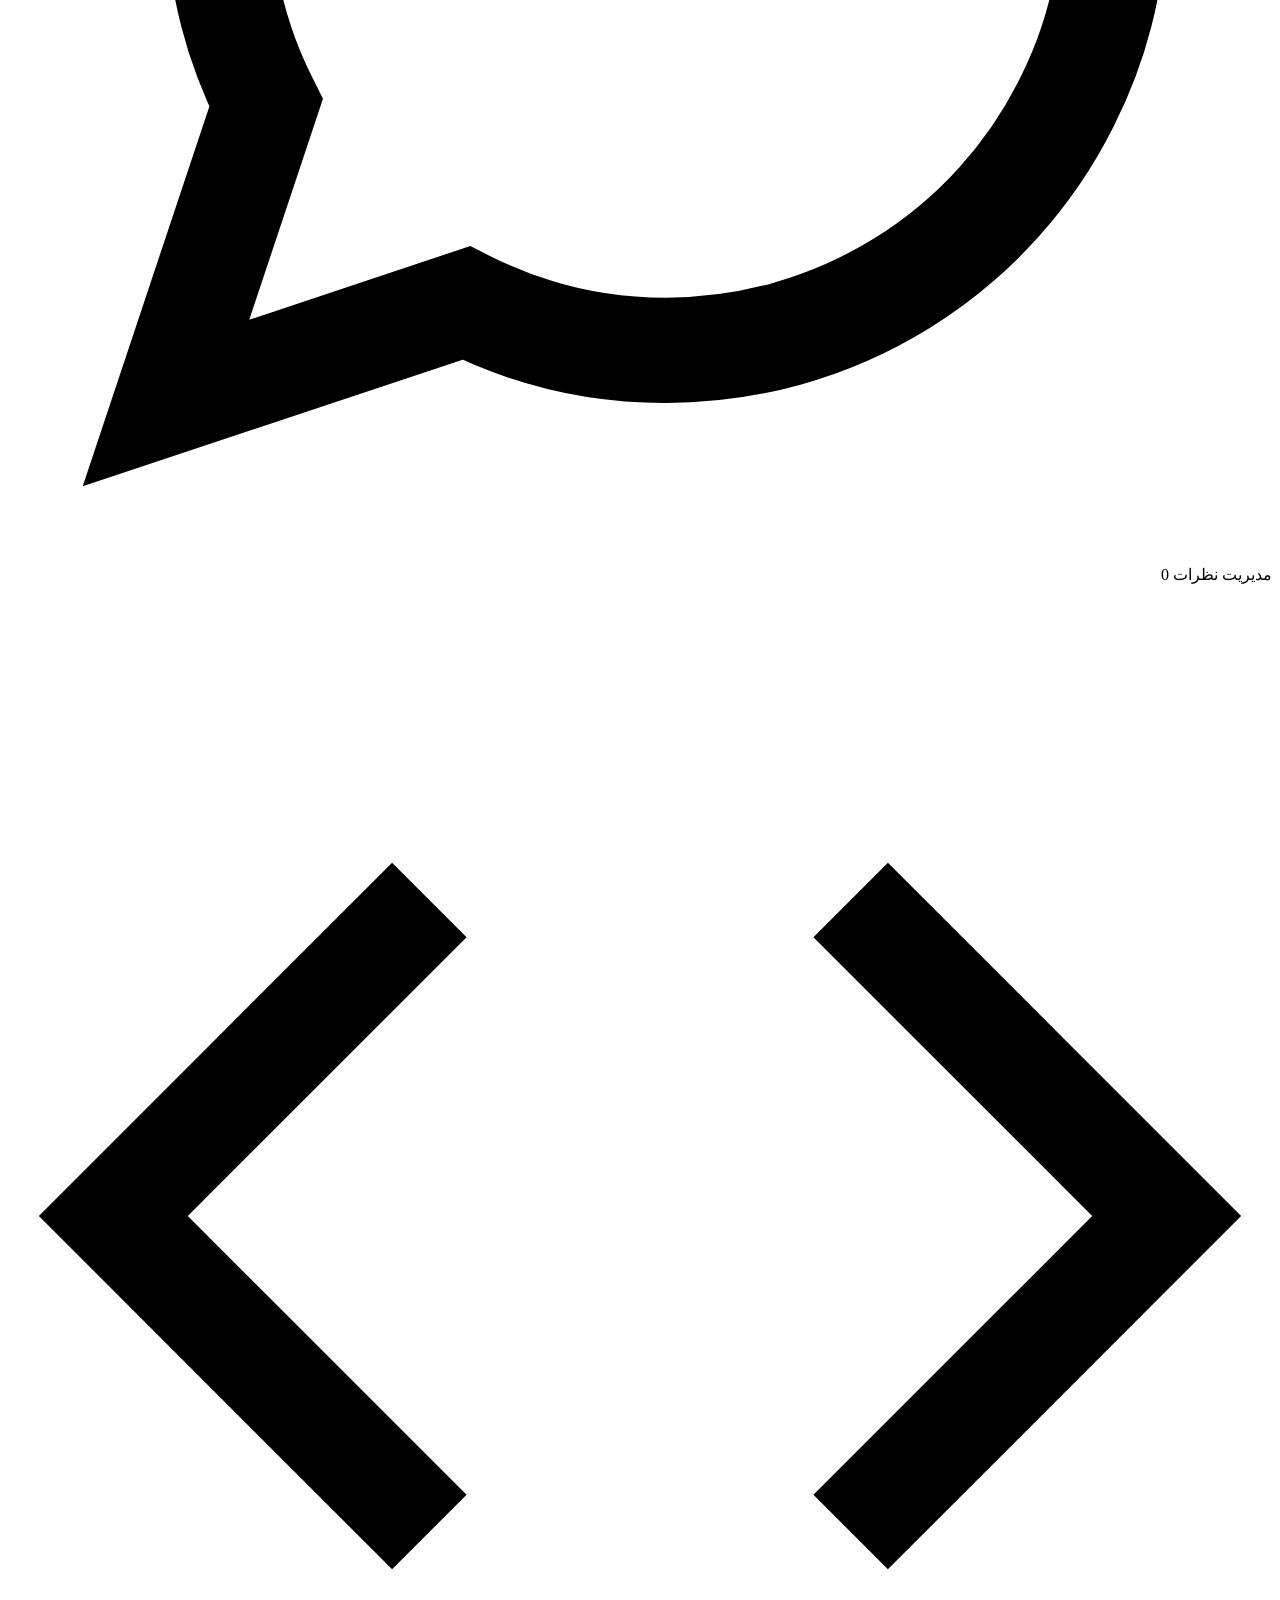
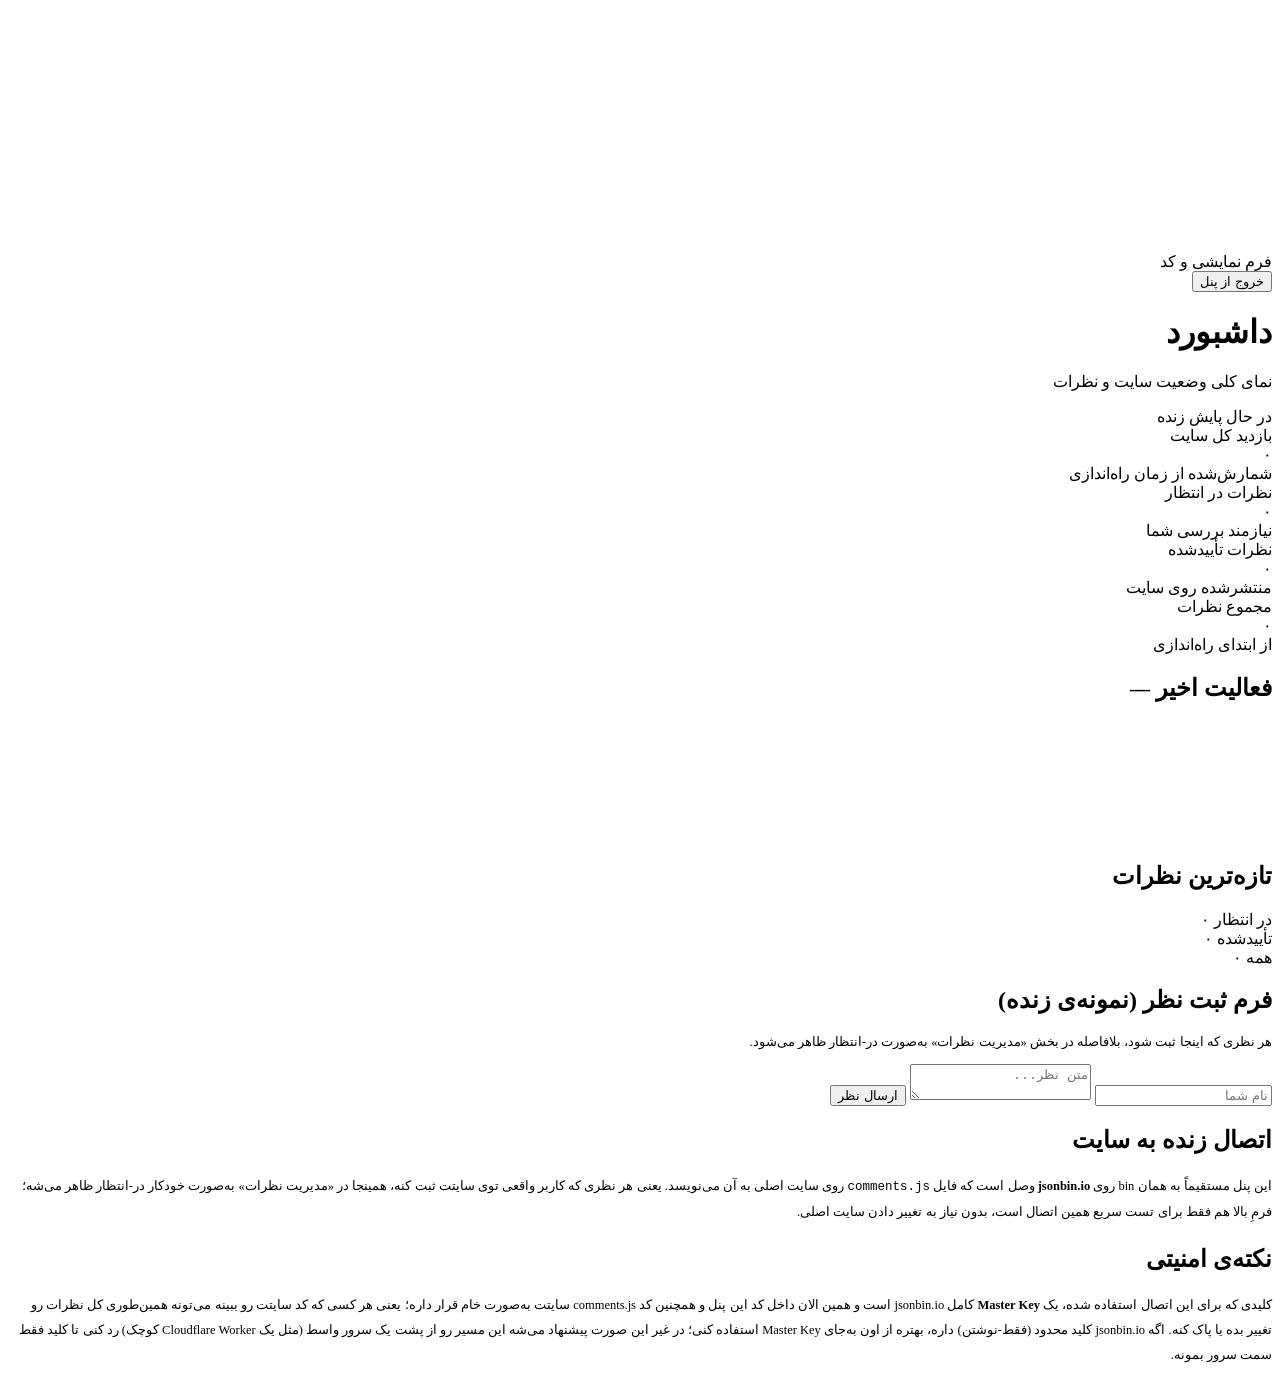
==== commit fef04013: "Update print statement from 'Hello' to 'Goodbye'" ====
--- a/admin/index.html
+++ b/admin/index.html
@@ -1,343 +1,162 @@
 <!DOCTYPE html>
 <html lang="fa" dir="rtl">
 <head>
-  <link rel="icon" type="image/png" href="img/favicon.png">
-  
-  <meta charset="UTF-8">
-  <meta name="viewport" content="width=device-width, initial-scale=1">
-  <title>تولیدی بهروزی/فلاکسی/استخری/جاجیم و سنتی/مشهد/جا جواهری/جا سیخی/کاور لباس</title>
-  <link rel="stylesheet" href="admin.css">
+<meta charset="UTF-8">
+<meta name="viewport" content="width=device-width, initial-scale=1.0">
+<title>دیده‌بان | پنل مدیریت</title>
+<link rel="preconnect" href="https://fonts.googleapis.com">
+<link href="https://fonts.googleapis.com/css2?family=Vazirmatn:wght@400;500;600;700;800&family=IBM+Plex+Mono:wght@400;500&display=swap" rel="stylesheet">
+<link rel="stylesheet" href="style.css">
 </head>
 <body>
 
-<!-- هدر و منو -->
-  <header class="header">
-  <div class="container">
-    <div class="logo">
-      <h1>تولیدی بهروزی</h1>
-    </div>
-    
-    <!-- دکمه منو -->
-    <div class="menu-toggle" id="menuToggle">
-      <span></span>
-      <span></span>
-      <span></span>
-    </div>
-  </div>
-</header>
-
-<!-- منوی کشویی -->
-<nav class="sidebar-menu" id="sidebarMenu">
-  <div class="menu-overlay" id="menuOverlay"></div>
-  <div class="menu-content">
-    <ul class="menu-list">
-      <li class="menu-item">
-        <a href="صفحه اصلی" class="menu-link">🏠 صفحه اصلی</a>
-      </li>
-      <li class="menu-item">
-        <a href="صفحه اصلی" class="menu-link">👥 درباره ما</a>
-      </li>
-      <li class="menu-item">
-        <a href="#" class="menu-link">⚙️ خدمات</a>
-      </li>
-      <li class="menu-item">
-        <a href="گالری" class="menu-link">💼 محصولات</a>
-      </li>
-      <li class="menu-item">
-        <a href="صفحه اصلی" class="menu-link">📝 بلاگ</a>
-      </li>
-      <li class="menu-item">
-        <a href=""tel:+989399538811">" class="menu-link">📞 تماس با ما</a>
-      </li>
- </li>
-      <li class="menu-item">
-        <a href="پنل مدیریت" class="menu-link">🔐پنل مدیریت</a>
-      </li>
-    </ul>
-  </div>
-</nav>
--- صفحه ورود مدیر -->
-    <section class="admin-login" id="adminLogin">
-        <div class="login-container">
-            <div class="login-header">
-                <div class="logo">
-                    <svg viewBox="0 0 24 24" width="40" height="40" fill="currentColor">
-                        <path d="M12 1L3 5V11C3 16.55 6.84 21.74 12 23C17.16 21.74 21 16.55 21 11V5L12 1M12 7C13.4 7 14.8 8.6 14.8 10V11.5C15.4 12.1 16 12.8 16 14V18C16 19.1 15.1 20 14 20H10C8.9 20 8 19.1 8 18V14C8 12.8 8.6 12.1 9.2 11.5V10C9.2 8.6 10.6 7 12 7M12 8.2C11.2 8.2 10.5 8.7 10.5 10V11.5H13.5V10C13.5 8.7 12.8 8.2 12 8.2Z"/>
-                    </svg>
-                    <h1>پنل مدیریت</h1>
-                </div>
-                <p class="login-subtitle">تولیدی بهروزی</p>
-            </div>
-            
-            <div class="login-form">
-                <div class="input-group">
-                    <svg class="input-icon" viewBox="0 0 24 24" fill="currentColor">
-                        <path d="M12,17A2,2 0 0,0 14,15C14,13.89 13.1,13 12,13A2,2 0 0,0 10,15A2,2 0 0,0 12,17M18,8A2,2 0 0,1 20,10V20A2,2 0 0,1 18,22H6A2,2 0 0,1 4,20V10C4,8.89 4.9,8 6,8H7V6A5,5 0 0,1 12,1A5,5 0 0,1 17,6V8H18M12,3A3,3 0 0,0 9,6V8H15V6A3,3 0 0,0 12,3Z"/>
-                    </svg>
-                    <input type="password" id="adminPassword" placeholder="رمز عبور مدیر" autocomplete="current-password">
-                </div>
-                
-                <button class="login-btn" onclick="loginAdmin()">
-                    <span class="btn-text">ورود به پنل</span>
-                    <svg class="btn-icon" viewBox="0 0 24 24" fill="currentColor">
-                        <path d="M8.59,16.58L13.17,12L8.59,7.41L10,6L16,12L10,18L8.59,16.58Z"/>
-                    </svg>
-                </button>
-                
-                <p id="loginError" class="error"></p>
-            </div>
-            
-            <div class="login-footer">
-                <p>© 2024 تولیدی بهروزی - همه حقوق محفوظ است</p>
-            </div>
-        </div>
-    </section>
-
-    <!-- پنل مدیریت اصلی -->
-    <section id="adminPanel" class="admin-panel hidden">
-        <!-- نوار بالایی -->
-        <header class="admin-header">
-            <div class="header-left">
-                <div class="admin-logo">
-                    <svg viewBox="0 0 24 24" width="32" height="32" fill="currentColor">
-                        <path d="M12 1L3 5V11C3 16.55 6.84 21.74 12 23C17.16 21.74 21 16.55 21 11V5L12 1Z"/>
-                    </svg>
-                    <span>پنل مدیریت</span>
-                </div>
-            </div>
-            
-            <div class="header-right">
-                <div class="admin-info">
-                    <div class="admin-avatar">
-                        <svg viewBox="0 0 24 24" fill="currentColor">
-                            <path d="M12,4A4,4 0 0,1 16,8A4,4 0 0,1 12,12A4,4 0 0,1 8,8A4,4 0 0,1 12,4M12,14C16.42,14 20,15.79 20,18V20H4V18C4,15.79 7.58,14 12,14Z"/>
-                        </svg>
-                    </div>
-                    <span>مدیر سیستم</span>
-                </div>
-                
-                <button class="logout-btn" onclick="logoutAdmin()">
-                    <svg viewBox="0 0 24 24" fill="currentColor">
-                        <path d="M16,17V14H9V10H16V7L21,12L16,17M14,2A2,2 0 0,1 16,4V6H14V4H5V20H14V18H16V20A2,2 0 0,1 14,22H5A2,2 0 0,1 3,20V4A2,2 0 0,1 5,2H14Z"/>
-                    </svg>
-                    خروج
-                </button>
-            </div>
-        </header>
-
-        <!-- محتوای اصلی -->
-        <main class="admin-main">
-            <!-- آمار کلی -->
-            <div class="stats-grid">
-                <div class="stat-card">
-                    <div class="stat-icon">
-                        <svg viewBox="0 0 24 24" fill="currentColor">
-                            <path d="M9,22A1,1 0 0,1 8,21V18H4A2,2 0 0,1 2,16V4C2,2.89 2.9,2 4,2H20A2,2 0 0,1 22,4V16A2,2 0 0,1 20,18H13.9L10.2,21.71C10,21.9 9.75,22 9.5,22V22H9M10,16V19.08L13.08,16H20V4H4V16H10Z"/>
-                        </svg>
-                    </div>
-                    <div class="stat-info">
-                        <h3 id="totalComments">0</h3>
-                        <p>کل نظرات</p>
-                    </div>
-                </div>
-                
-                <div class="stat-card">
-                    <div class="stat-icon pending">
-                        <svg viewBox="0 0 24 24" fill="currentColor">
-                            <path d="M12,2A10,10 0 0,0 2,12A10,10 0 0,0 12,22A10,10 0 0,0 22,12A10,10 0 0,0 12,2M12,4A8,8 0 0,1 20,12A8,8 0 0,1 12,20A8,8 0 0,1 4,12A8,8 0 0,1 12,4M12.5,7V12.25L17,14.92L16.25,16.15L11,13V7H12.5Z"/>
-                        </svg>
-                    </div>
-                    <div class="stat-info">
-                        <h3 id="pendingComments">0</h3>
-                        <p>در انتظار تأیید</p>
-                    </div>
-                </div>
-                
-                <div class="stat-card">
-                    <div class="stat-icon approved">
-                        <svg viewBox="0 0 24 24" fill="currentColor">
-                            <path d="M21,7L9,19L3.5,13.5L4.91,12.09L9,16.17L19.59,5.59L21,7Z"/>
-                        </svg>
-                    </div>
-                    <div class="stat-info">
-                        <h3 id="approvedComments">0</h3>
-                        <p>تأیید شده</p>
-                    </div>
-                </div>
-            </div>
-
-            <!-- فیلتر و جستجو -->
-            <div class="controls-bar">
-                <div class="search-box">
-                    <svg class="search-icon" viewBox="0 0 24 24" fill="currentColor">
-                        <path d="M9.5,3A6.5,6.5 0 0,1 16,9.5C16,11.11 15.41,12.59 14.44,13.73L14.71,14H15.5L20.5,19L19,20.5L14,15.5V14.71L13.73,14.44C12.59,15.41 11.11,16 9.5,16A6.5,6.5 0 0,1 3,9.5A6.5,6.5 0 0,1 9.5,3M9.5,5C7,5 5,7 5,9.5C5,12 7,14 9.5,14C12,14 14,12 14,9.5C14,7 12,5 9.5,5Z"/>
-                    </svg>
-                    <input type="text" id="searchInput" placeholder="جستجو در نظرات..." oninput="filterComments()">
-                </div>
-                
-                <div class="filter-buttons">
-                    <button class="filter-btn active" data-filter="all" onclick="setFilter('all')">همه</button>
-                    <button class="filter-btn" data-filter="pending" onclick="setFilter('pending')">در انتظار</button>
-                    <button class="filter-btn" data-filter="approved" onclick="setFilter('approved')">تأیید شده</button>
-                </div>
-                
-                <button class="refresh-btn" onclick="loadComments()">
-                    <svg viewBox="0 0 24 24" fill="currentColor">
-                        <path d="M17.65,6.35C16.2,4.9 14.21,4 12,4A8,8 0 0,0 4,12A8,8 0 0,0 12,20C15.73,20 18.84,17.45 19.73,14H17.65C16.83,16.33 14.61,18 12,18A6,6 0 0,1 6,12A6,6 0 0,1 12,6C13.66,6 15.14,6.69 16.22,7.78L13,11H20V4L17.65,6.35Z"/>
-                    </svg>
-                    بروزرسانی
-                </button>
-            </div>
-
-            <!-- لیست نظرات -->
-            <div class="comments-section">
-                <h2 class="section-title">
-                    <svg viewBox="0 0 24 24" fill="currentColor">
-                        <path d="M9,22A1,1 0 0,1 8,21V18H4A2,2 0 0,1 2,16V4C2,2.89 2.9,2 4,2H20A2,2 0 0,1 22,4V16A2,2 0 0,1 20,18H13.9L10.2,21.71C10,21.9 9.75,22 9.5,22V22H9Z"/>
-                    </svg>
-                    مدیریت نظرات
-                </h2>
-                
-                <div id="commentList" class="comment-list">
-                    <!-- نظرات اینجا لود می‌شوند -->
-                </div>
-                
-                <div id="emptyState" class="empty-state hidden">
-                    <svg viewBox="0 0 24 24" fill="currentColor">
-                        <path d="M12,2A10,10 0 0,0 2,12A10,10 0 0,0 12,22A10,10 0 0,0 22,12A10,10 0 0,0 12,2M12,4A8,8 0 0,1 20,12A8,8 0 0,1 12,20A8,8 0 0,1 4,12A8,8 0 0,1 12,4M12.5,7V12.25L17,14.92L16.25,16.15L11,13V7H12.5Z"/>
-                    </svg>
-                    <h3>هیچ نظری یافت نشد</h3>
-                    <p>در حال حاضر نظری برای نمایش وجود ندارد</p>
-                </div>
-            </div>
-        </main>
-    </section>
-
-    <!-- لودینگ -->
-    <div id="loading" class="loading-overlay hidden">
-        <div class="loading-spinner">
-            <div class="spinner"></div>
-            <p>در حال بارگذاری...</p>
-        </div>
-    </div>
-
-<!-- فوتر حرفه‌ای -->
-<footer class="footer">
-  <div class="footer-content">
-    <!-- بخش اول: درباره ما -->
-    <div class="footer-section about">
-      <h3 class="footer-title">تولیدی بهروزی</h3>
-      <p class="footer-desc">
-        ما با بیش از 20 سال تجربه در زمینه تولید محصولات باکیفیت، 
-        همیشه در خدمت مشتریان عزیزمان هستیم.
-      </p>
-      <div class="footer-social">
-        <a href="https://instagram.com/tolidi_behrouzi" target="_blank" class="social-link instagram">
-          <svg viewBox="0 0 24 24" width="20" height="20" fill="currentColor">
-            <path d="M12 2.163c3.204 0 3.584.012 4.85.07 3.252.148 4.771 1.691 4.919 4.919.058 1.265.069 1.645.069 4.849 0 3.205-.012 3.584-.069 4.849-.149 3.225-1.664 4.771-4.919 4.919-1.266.058-1.644.07-4.85.07-3.204 0-3.584-.012-4.849-.07-3.26-.149-4.771-1.699-4.919-4.92-.058-1.265-.07-1.644-.07-4.849 0-3.204.013-3.583.07-4.849.149-3.227 1.664-4.771 4.919-4.919 1.266-.057 1.645-.069 4.849-.069zm0-2.163c-3.259 0-3.667.014-4.947.072-4.358.2-6.78 2.618-6.98 6.98-.059 1.281-.073 1.689-.073 4.948 0 3.259.014 3.668.072 4.948.2 4.358 2.618 6.78 6.98 6.98 1.281.058 1.689.072 4.948.072 3.259 0 3.668-.014 4.948-.072 4.354-.2 6.782-2.618 6.979-6.98.059-1.28.073-1.689.073-4.948 0-3.259-.014-3.667-.072-4.947-.196-4.354-2.617-6.78-6.979-6.98-1.281-.059-1.69-.073-4.949-.073zm0 5.838c-3.403 0-6.162 2.759-6.162 6.162s2.759 6.163 6.162 6.163 6.162-2.759 6.162-6.163c0-3.403-2.759-6.162-6.162-6.162zm0 10.162c-2.209 0-4-1.79-4-4 0-2.209 1.791-4 4-4s4 1.791 4 4c0 2.21-1.791 4-4 4zm6.406-11.845c-.796 0-1.441.645-1.441 1.44s.645 1.44 1.441 1.44c.795 0 1.439-.645 1.439-1.44s-.644-1.44-1.439-1.44z"/>
-          </svg>
-        </a>
-        <a href="https://t.me/tolidi_behrouzi" target="_blank" class="social-link telegram">
-          <svg viewBox="0 0 24 24" width="20" height="20" fill="currentColor">
-            <path d="m9.417 15.181-.397 5.584c.568 0 .814-.244 1.109-.537l2.663-2.545 5.518 4.041c1.012.564 1.725.267 1.998-.931L23.93 3.821c.321-1.496-.541-2.081-1.527-1.714L1.29 10.646c-1.383.553-1.357 1.3-.24 1.65l5.925 1.842 13.783-8.647c.649-.432 1.243-.198.756.234z"/>
-          </svg>
-        </a>
-        <a href="https://wa.me/989399538811" target="_blank" class="social-link whatsapp">
-          <svg viewBox="0 0 24 24" width="20" height="20" fill="currentColor">
-            <path d="M17.472 14.382c-.297-.149-1.758-.867-2.03-.967-.273-.099-.471-.148-.67.15-.197.297-.767.966-.94 1.164-.173.199-.347.223-.644.075-.297-.15-1.255-.463-2.39-1.475-.883-.788-1.48-1.761-1.653-2.059-.173-.297-.018-.458.13-.606.134-.133.298-.347.446-.52.149-.174.198-.298.298-.497.099-.198.05-.371-.025-.52-.075-.149-.669-1.612-.916-2.207-.242-.579-.487-.5-.669-.51-.173-.008-.371-.01-.57-.01-.198 0-.52.074-.792.372-.272.297-1.04 1.016-1.04 2.479 0 1.462 1.065 2.875 1.213 3.074.149.198 2.096 3.2 5.077 4.487.709.306 1.262.489 1.694.625.712.227 1.36.195 1.871.118.571-.085 1.758-.719 2.006-1.413.248-.694.248-1.289.173-1.413-.074-.124-.272-.198-.57-.347m-5.421 7.403h-.004a9.87 9.87 0 01-5.031-1.378l-.361-.214-3.741.982.998-3.648-.235-.374a9.86 9.86 0 01-1.51-5.26c.001-5.45 4.436-9.884 9.888-9.884 2.64 0 5.122 1.03 6.988 2.898a9.825 9.825 0 012.893 6.994c-.003 5.45-4.437 9.884-9.885 9.884m8.413-18.297A11.815 11.815 0 0012.05 0C5.495 0 .16 5.335.157 11.892c0 2.096.547 4.142 1.588 5.945L.057 24l6.305-1.654a11.882 11.882 0 005.683 1.448h.005c6.554 0 11.89-5.335 11.893-11.893A11.821 11.821 0 0020.885 3.488"/>
-          </svg>
-        </a>
-        <a href="https://rubika.ir/tolidi_behrouzi" target="_blank" class="social-link rubika">
-          <img src="img/IMG_20250803_151338_127.jpg" alt="روبیکا" width="24" height="24" style="border-radius: 4px;">
-        </a>
-        <a href="https://eitaa.com/tolidi_behrouzi" target="_blank" class="social-link eitaa">
-          <img src="img/IMG_20250803_151322_597.jpg" alt="ایتا" width="24" height="24" style="border-radius: 4px;">
-        </a>
-        <a href="https://linkedin.com/company/tolidi-behrouzi" target="_blank" class="social-link linkedin">
-          <svg viewBox="0 0 24 24" width="20" height="20" fill="currentColor">
-            <path d="M20.447 20.452h-3.554v-5.569c0-1.328-.027-3.037-1.852-3.037-1.853 0-2.136 1.445-2.136 2.939v5.667H9.351V9h3.414v1.561h.046c.477-.9 1.637-1.85 3.37-1.85 3.601 0 4.267 2.37 4.267 5.455v6.286zM5.337 7.433c-1.144 0-2.063-.926-2.063-2.065 0-1.138.92-2.063 2.063-2.063 1.14 0 2.064.925 2.064 2.063 0 1.139-.925 2.065-2.064 2.065zm1.782 13.019H3.555V9h3.564v11.452zM22.225 0H1.771C.792 0 0 .774 0 1.729v20.542C0 23.227.792 24 1.771 24h20.451C23.2 24 24 23.227 24 22.271V1.729C24 .774 23.2 0 22.222 0h.003z"/>
-          </svg>
-        </a>
+<!-- ============ GATE ============ -->
+<div id="gate">
+  <div class="gate-card">
+    <div class="gate-mark">
+      <svg class="gate-eye" viewBox="0 0 40 40" fill="none">
+        <path d="M2 20C2 20 10 8 20 8C30 8 38 20 38 20C38 20 30 32 20 32C10 32 2 20 2 20Z" stroke="#4FD1C5" stroke-width="2.4" stroke-linejoin="round"/>
+        <circle cx="20" cy="20" r="6.5" fill="#4FD1C5"/>
+        <circle cx="22" cy="18" r="1.6" fill="#0E121C"/>
+      </svg>
+      <div>
+        <div class="gate-brand">دیده‌<span>بان</span></div>
+        <div class="gate-sub">پنل پایش و مدیریت نظرات</div>
       </div>
     </div>
 
-    <!-- بخش دوم: لینک‌های مفید -->
-    <div class="footer-section links">
-      <h3 class="footer-title">لینک‌های مفید</h3>
-      <ul class="footer-links">
-        <li><a href="#" class="footer-link">صفحه اصلی</a></li>
-        <li><a href="#" class="footer-link">درباره ما</a></li>
-        <li><a href="#" class="footer-link">محصولات</a></li>
-        <li><a href="#" class="footer-link">خدمات</a></li>
-        <li><a href="#" class="footer-link">تماس با ما</a></li>
-      </ul>
+    <!-- setup form (first run) -->
+    <div id="setupForm">
+      <p style="font-size:12.5px; color:var(--muted); margin-bottom:18px;">هنوز رمزی برای مدیر تنظیم نشده. یک رمز عبور برای ورود به پنل بساز.</p>
+      <div class="field"><label>رمز عبور جدید</label><input id="setupPass1" type="password" placeholder="حداقل ۶ کاراکتر" autocomplete="new-password"></div>
+      <div class="field"><label>تکرار رمز عبور</label><input id="setupPass2" type="password" placeholder="رمز را دوباره وارد کن" autocomplete="new-password"></div>
+      <button class="gate-btn" id="setupBtn">ساخت رمز و ورود</button>
+      <div class="gate-msg" id="setupMsg"></div>
     </div>
 
-    <!-- بخش سوم: خدمات -->
-    <div class="footer-section services">
-      <h3 class="footer-title">خدمات ما</h3>
-      <ul class="footer-links">
-        <li><a href="#" class="footer-link">طراحی و تولید</a></li>
-        <li><a href="#" class="footer-link">مشاوره رایگان</a></li>
-        <li><a href="#" class="footer-link">ارسال سریع</a></li>
-        <li><a href="#" class="footer-link">گارانتی کیفیت</a></li>
-        <li><a href="#" class="footer-link">پشتیبانی 24/7</a></li>
-      </ul>
+    <!-- login form -->
+    <div id="loginForm" class="hidden">
+      <div class="field"><label>رمز عبور مدیر</label><input id="loginPass" type="password" placeholder="رمز عبور" autocomplete="current-password"></div>
+      <button class="gate-btn" id="loginBtn">ورود به پنل</button>
+      <div class="gate-msg" id="loginMsg"></div>
+      <div class="gate-note">رمز عبور با الگوریتم SHA-256 و نمک تصادفی هش و ذخیره می‌شود؛ خودِ رمز هرگز ذخیره نمی‌شود. توکن نشست پس از ورود، فقط در حافظه‌ی همین تب فعال می‌ماند و با رفرش صفحه باطل می‌شود.</div>
+    </div>
+  </div>
+</div>
+
+<!-- ============ APP ============ -->
+<div id="app">
+  <aside class="sidebar">
+    <div class="brand-row">
+      <svg viewBox="0 0 40 40" fill="none">
+        <path d="M2 20C2 20 10 8 20 8C30 8 38 20 38 20C38 20 30 32 20 32C10 32 2 20 2 20Z" stroke="#4FD1C5" stroke-width="2.4" stroke-linejoin="round"/>
+        <circle cx="20" cy="20" r="6.5" fill="#4FD1C5"/>
+        <circle cx="22" cy="18" r="1.6" fill="#0E121C"/>
+      </svg>
+      <b>دیده‌<span>بان</span></b>
+    </div>
+    <div class="session-chip" id="sessionChip">توکن: —</div>
+    <div class="nav-item active" data-view="dashboard">
+      <svg class="nav-ico" viewBox="0 0 24 24" fill="none" stroke="currentColor" stroke-width="2"><rect x="3" y="3" width="7" height="9" rx="1.5"/><rect x="14" y="3" width="7" height="5" rx="1.5"/><rect x="14" y="12" width="7" height="9" rx="1.5"/><rect x="3" y="16" width="7" height="5" rx="1.5"/></svg>
+      داشبورد
+    </div>
+    <div class="nav-item" data-view="comments">
+      <svg class="nav-ico" viewBox="0 0 24 24" fill="none" stroke="currentColor" stroke-width="2"><path d="M21 11.5a8.38 8.38 0 0 1-.9 3.8 8.5 8.5 0 0 1-7.6 4.7 8.38 8.38 0 0 1-3.8-.9L3 21l1.9-5.7a8.38 8.38 0 0 1-.9-3.8 8.5 8.5 0 0 1 4.7-7.6 8.38 8.38 0 0 1 3.8-.9h.5a8.48 8.48 0 0 1 8 8v.5z"/></svg>
+      مدیریت نظرات
+      <span class="nav-badge" id="pendingBadge">0</span>
+    </div>
+    <div class="nav-item" data-view="embed">
+      <svg class="nav-ico" viewBox="0 0 24 24" fill="none" stroke="currentColor" stroke-width="2"><polyline points="16 18 22 12 16 6"/><polyline points="8 6 2 12 8 18"/></svg>
+      فرم نمایشی و کد
+    </div>
+    <div class="sidebar-foot">
+      <button class="logout-btn" id="logoutBtn">خروج از پنل</button>
+    </div>
+  </aside>
+
+  <main class="main">
+    <div class="topbar">
+      <div>
+        <h1 id="viewTitle">داشبورد</h1>
+        <p id="viewSub">نمای کلی وضعیت سایت و نظرات</p>
+      </div>
+      <div class="pulse-wrap"><div class="pulse-dot"></div><span id="pulseText">در حال پایش زنده</span></div>
     </div>
 
-    <!-- بخش چهارم: اطلاعات تماس -->
-    <div class="footer-section contact">
-      <h3 class="footer-title">تماس با ما</h3>
-      <div class="contact-info">
-        <div class="contact-item">
-          <i class="contact-icon">📍</i>
-          <span>تهران، خیابان آزادی، پلاک 123</span>
+    <!-- DASHBOARD -->
+    <div class="view active" id="view-dashboard">
+      <div class="stat-grid">
+        <div class="stat-card">
+          <div class="lbl"><span class="dot" style="background:var(--accent)"></span>بازدید کل سایت</div>
+          <div class="val" id="statVisits">۰</div>
+          <div class="sub">شمارش‌شده از زمان راه‌اندازی</div>
         </div>
-        <div class="contact-item">
-          <i class="contact-icon">📞</i>
-          <span>021-12345678</span>
+        <div class="stat-card">
+          <div class="lbl"><span class="dot" style="background:var(--warn)"></span>نظرات در انتظار</div>
+          <div class="val" id="statPending">۰</div>
+          <div class="sub">نیازمند بررسی شما</div>
         </div>
-        <div class="contact-item">
-          <i class="contact-icon">📱</i>
-          <span>09399538811</span>
+        <div class="stat-card">
+          <div class="lbl"><span class="dot" style="background:var(--success)"></span>نظرات تأییدشده</div>
+          <div class="val" id="statApproved">۰</div>
+          <div class="sub">منتشرشده روی سایت</div>
         </div>
-        <div class="contact-item">
-          <i class="contact-icon">📧</i>
-          <span>info@tolidibehrouzi.com</span>
+        <div class="stat-card">
+          <div class="lbl"><span class="dot" style="background:#7F77DD"></span>مجموع نظرات</div>
+          <div class="val" id="statTotal">۰</div>
+          <div class="sub">از ابتدای راه‌اندازی</div>
         </div>
       </div>
-      
-      <!-- دکمه تماس مستقیم -->
-      <div class="contact-button-container">
-        <a href="tel:+989399538811" class="contact-btn">
-          <svg width="20" height="20" viewBox="0 0 24 24" fill="currentColor">
-            <path d="M6.62 10.79c1.44 2.83 3.76 5.14 6.59 6.59l2.2-2.2c.27-.27.67-.36 1.02-.24 1.12.37 2.33.57 3.57.57.55 0 1 .45 1 1V20c0 .55-.45 1-1 1-9.39 0-17-7.61-17-17 0-.55.45-1 1-1h3.5c.55 0 1 .45 1 1 0 1.25.2 2.45.57 3.57.11.35.03.74-.25 1.02l-2.2 2.2z"/>
-          </svg>
-          تماس مستقیم
-        </a>
+
+      <div class="panel">
+        <h2>فعالیت اخیر <small id="lastActivity">—</small></h2>
+        <svg class="strip-svg" id="activitySvg" viewBox="0 0 700 64" preserveAspectRatio="none"></svg>
+      </div>
+
+      <div class="panel">
+        <h2>تازه‌ترین نظرات</h2>
+        <div id="recentList"></div>
       </div>
     </div>
-  </div>
 
-  <!-- خط جداکننده -->
-  <div class="footer-divider"></div>
+    <!-- COMMENTS -->
+    <div class="view" id="view-comments">
+      <div class="tabs">
+        <div class="tab active" data-filter="pending">در انتظار <span class="cnt" id="tabCntPending">۰</span></div>
+        <div class="tab" data-filter="approved">تأییدشده <span class="cnt" id="tabCntApproved">۰</span></div>
+        <div class="tab" data-filter="all">همه <span class="cnt" id="tabCntAll">۰</span></div>
+      </div>
+      <div id="commentsList"></div>
+    </div>
 
-  <!-- پایین فوتر -->
-  <div class="footer-bottom">
-    <div class="footer-bottom-content">
-      <p class="copyright">
-        © 2024 تولیدی بهروزی. تمامی حقوق محفوظ است.
-      </p>
-      <div class="footer-bottom-links">
-        <a href="#" class="bottom-link">حریم خصوصی</a>
-        <a href="#" class="bottom-link">قوانین و مقررات</a>
-        <a href="#" class="bottom-link">شرایط استفاده</a>
+    <!-- EMBED / DEMO -->
+    <div class="view" id="view-embed">
+      <div class="panel">
+        <h2>فرم ثبت نظر (نمونه‌ی زنده)</h2>
+        <p style="font-size:12.5px; color:var(--muted); margin-bottom:14px;">هر نظری که اینجا ثبت شود، بلافاصله در بخش «مدیریت نظرات» به‌صورت در-انتظار ظاهر می‌شود.</p>
+        <div class="demo-box">
+          <input id="demoName" placeholder="نام شما">
+          <textarea id="demoText" placeholder="متن نظر..."></textarea>
+          <button class="demo-submit" id="demoSubmit">ارسال نظر</button>
+          <div class="gate-msg ok" id="demoMsg" style="text-align:right; margin-top:8px;"></div>
+        </div>
+      </div>
+      <div class="panel">
+        <h2>اتصال زنده به سایت</h2>
+        <p style="font-size:12.5px; color:var(--muted); line-height:2;">
+          این پنل مستقیماً به همان bin روی <b style="color:var(--text)">jsonbin.io</b> وصل است که فایل <code style="color:var(--accent)">comments.js</code> روی سایت اصلی به آن می‌نویسد. یعنی هر نظری که کاربر واقعی توی سایتت ثبت کنه، همینجا در «مدیریت نظرات» به‌صورت خودکار در-انتظار ظاهر می‌شه؛ فرمِ بالا هم فقط برای تست سریع همین اتصال است، بدون نیاز به تغییر دادن سایت اصلی.
+        </p>
+      </div>
+      <div class="panel" style="border-color:rgba(240,180,41,0.35);">
+        <h2 style="color:var(--warn);">نکته‌ی امنیتی</h2>
+        <p style="font-size:12.5px; color:var(--muted); line-height:2;">
+          کلیدی که برای این اتصال استفاده شده، یک <b style="color:var(--text)">Master Key</b> کامل jsonbin.io است و همین الان داخل کد این پنل و همچنین کد comments.js سایتت به‌صورت خام قرار داره؛ یعنی هر کسی که کد سایتت رو ببینه می‌تونه همین‌طوری کل نظرات رو تغییر بده یا پاک کنه. اگه jsonbin.io کلید محدود (فقط-نوشتن) داره، بهتره از اون به‌جای Master Key استفاده کنی؛ در غیر این صورت پیشنهاد می‌شه این مسیر رو از پشت یک سرور واسط (مثل یک Cloudflare Worker کوچک) رد کنی تا کلید فقط سمت سرور بمونه.
+        </p>
       </div>
     </div>
-  </div>
-</footer>
+  </main>
+</div>
 
-
-  <script src="admin.js"></script>
+<script src="script.js"></script>
 </body>
 </html>
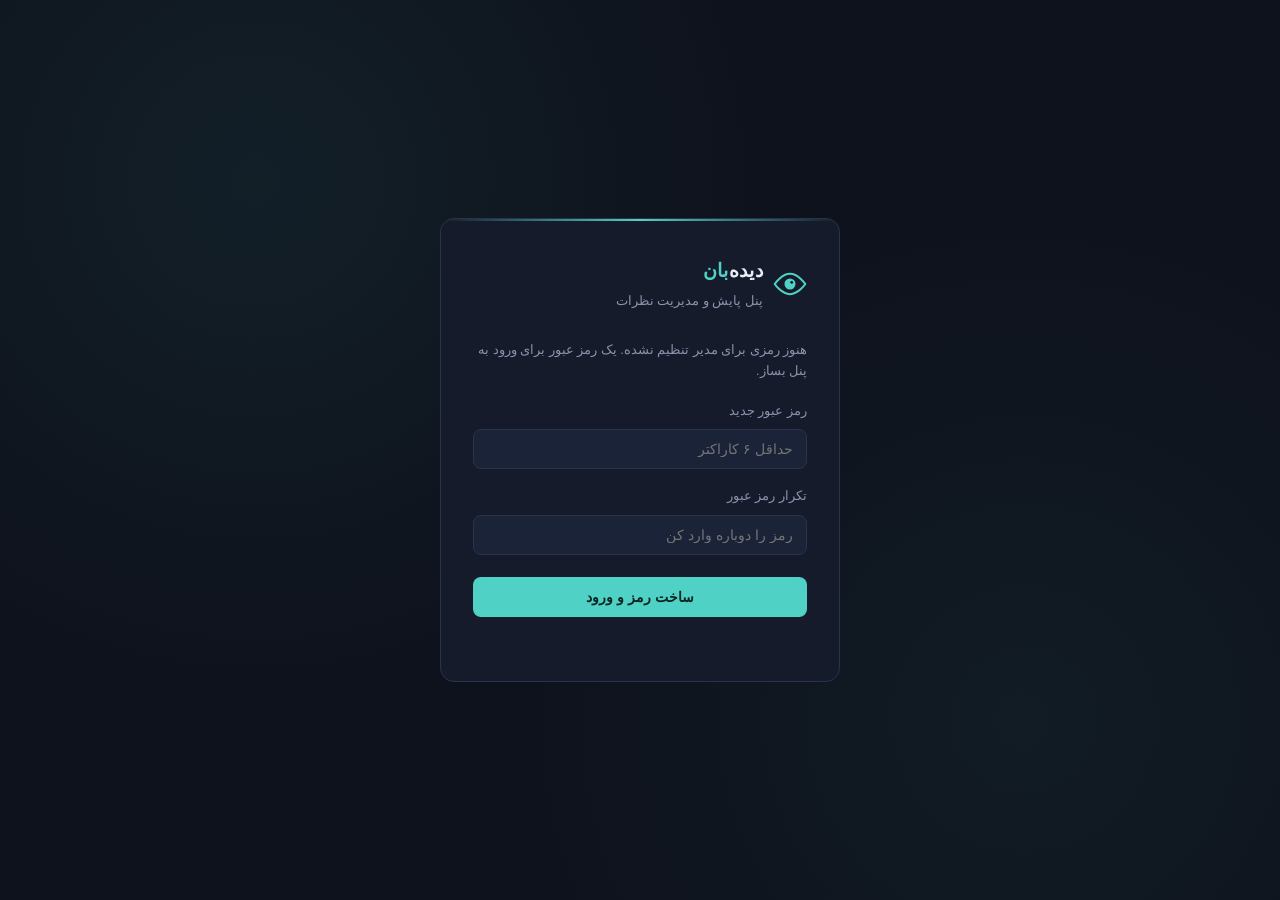
==== commit 7d7d3ff6: "Revise password note in admin login form Updated the admin password note with default password infor" ====
--- a/admin/index.html
+++ b/admin/index.html
@@ -39,7 +39,7 @@
       <div class="field"><label>رمز عبور مدیر</label><input id="loginPass" type="password" placeholder="رمز عبور" autocomplete="current-password"></div>
       <button class="gate-btn" id="loginBtn">ورود به پنل</button>
       <div class="gate-msg" id="loginMsg"></div>
-      <div class="gate-note">رمز عبور با الگوریتم SHA-256 و نمک تصادفی هش و ذخیره می‌شود؛ خودِ رمز هرگز ذخیره نمی‌شود. توکن نشست پس از ورود، فقط در حافظه‌ی همین تب فعال می‌ماند و با رفرش صفحه باطل می‌شود.</div>
+      <div class="gate-note">رمز عبور پیش‌فرض: <b style="color:var(--accent)">Didebaan@2026</b> — برای تغییرش، مقدار ADMIN_PASSWORD در ابتدای فایل script.js را عوض کن. توکن نشست پس از ورود، فقط در حافظه‌ی همین تب فعال می‌ماند و با رفرش صفحه باطل می‌شود.</div>
     </div>
   </div>
 </div>
--- a/admin/style.css
+++ b/admin/style.css
@@ -0,0 +1,202 @@
+:root{
+    --bg:#0E121C;
+    --surface:#151B2B;
+    --surface2:#1B2338;
+    --surface3:#212B44;
+    --border:#2A3348;
+    --text:#E9EDF6;
+    --muted:#8B93AC;
+    --muted2:#5E6784;
+    --accent:#4FD1C5;
+    --accent-dim:#1E4A47;
+    --accent-text:#0B2622;
+    --warn:#F0B429;
+    --warn-dim:#4A3A12;
+    --danger:#EF5B5B;
+    --danger-dim:#4A1E1E;
+    --success:#34D399;
+    --success-dim:#123B2C;
+    --radius:14px;
+    --radius-sm:8px;
+    --font:'Vazirmatn', sans-serif;
+    --mono:'IBM Plex Mono', monospace;
+  }
+  *{box-sizing:border-box; margin:0; padding:0;}
+  body{
+    background:var(--bg);
+    color:var(--text);
+    font-family:var(--font);
+    min-height:100vh;
+    line-height:1.7;
+  }
+  ::selection{background:var(--accent); color:var(--accent-text);}
+  input,button,textarea{font-family:var(--font); color:var(--text);}
+  button{cursor:pointer;}
+  .hidden{display:none !important;}
+
+  /* ---------- gate screens ---------- */
+  #gate{
+    min-height:100vh; display:flex; align-items:center; justify-content:center;
+    padding:24px; background:
+      radial-gradient(circle at 20% 20%, rgba(79,209,197,0.07), transparent 40%),
+      radial-gradient(circle at 80% 80%, rgba(79,209,197,0.05), transparent 40%),
+      var(--bg);
+  }
+  .gate-card{
+    width:100%; max-width:400px; background:var(--surface);
+    border:1px solid var(--border); border-radius:var(--radius);
+    padding:36px 32px; position:relative; overflow:hidden;
+  }
+  .gate-card::before{
+    content:''; position:absolute; top:0; right:0; left:0; height:2px;
+    background:linear-gradient(90deg, transparent, var(--accent), transparent);
+  }
+  .gate-mark{
+    display:flex; align-items:center; gap:10px; margin-bottom:28px;
+  }
+  .gate-eye{width:34px; height:34px; flex-shrink:0;}
+  .gate-brand{font-size:19px; font-weight:800; letter-spacing:0.3px;}
+  .gate-brand span{color:var(--accent);}
+  .gate-sub{color:var(--muted); font-size:13px; margin-top:2px;}
+  .field{margin-bottom:16px;}
+  .field label{display:block; font-size:13px; color:var(--muted); margin-bottom:7px;}
+  .field input{
+    width:100%; background:var(--surface2); border:1px solid var(--border);
+    border-radius:var(--radius-sm); padding:11px 13px; font-size:14px; outline:none;
+    transition:border-color .15s;
+  }
+  .field input:focus{border-color:var(--accent);}
+  .gate-btn{
+    width:100%; padding:12px; border:none; border-radius:var(--radius-sm);
+    background:var(--accent); color:var(--accent-text); font-weight:700; font-size:14px;
+    margin-top:6px; transition:filter .15s;
+  }
+  .gate-btn:hover{filter:brightness(1.08);}
+  .gate-msg{font-size:12.5px; margin-top:12px; text-align:center; min-height:16px;}
+  .gate-msg.err{color:var(--danger);}
+  .gate-msg.ok{color:var(--success);}
+  .gate-note{font-size:11.5px; color:var(--muted2); margin-top:20px; line-height:1.8; border-top:1px solid var(--border); padding-top:14px;}
+
+  /* ---------- app shell ---------- */
+  #app{display:none; min-height:100vh;}
+  #app.show{display:flex;}
+  .sidebar{
+    width:230px; flex-shrink:0; background:var(--surface); border-left:1px solid var(--border);
+    display:flex; flex-direction:column; padding:22px 16px; position:sticky; top:0; height:100vh;
+  }
+  .brand-row{display:flex; align-items:center; gap:9px; padding:0 6px 22px; border-bottom:1px solid var(--border); margin-bottom:18px;}
+  .brand-row svg{width:26px; height:26px; flex-shrink:0;}
+  .brand-row b{font-size:16px; font-weight:800;}
+  .brand-row b span{color:var(--accent);}
+  .nav-item{
+    display:flex; align-items:center; gap:10px; padding:11px 12px; border-radius:var(--radius-sm);
+    color:var(--muted); font-size:13.5px; font-weight:500; cursor:pointer; margin-bottom:3px;
+    border:1px solid transparent; transition:all .12s;
+  }
+  .nav-item:hover{background:var(--surface2); color:var(--text);}
+  .nav-item.active{background:var(--accent-dim); color:var(--accent); border-color:rgba(79,209,197,0.25);}
+  .nav-ico{width:17px; height:17px; flex-shrink:0;}
+  .nav-badge{
+    margin-right:auto; background:var(--warn); color:#3A2C08; font-size:10.5px; font-weight:700;
+    padding:1px 7px; border-radius:20px; font-family:var(--mono);
+  }
+  .sidebar-foot{margin-top:auto; padding-top:14px; border-top:1px solid var(--border);}
+  .logout-btn{
+    width:100%; padding:9px; background:transparent; border:1px solid var(--border);
+    border-radius:var(--radius-sm); color:var(--muted); font-size:12.5px;
+  }
+  .logout-btn:hover{border-color:var(--danger); color:var(--danger);}
+  .session-chip{
+    font-family:var(--mono); font-size:10.5px; color:var(--muted2); margin-bottom:10px;
+    background:var(--surface2); padding:6px 8px; border-radius:6px; word-break:break-all;
+  }
+
+  .main{flex:1; padding:26px 32px 60px; max-width:1180px;}
+  .topbar{display:flex; align-items:center; justify-content:space-between; margin-bottom:26px;}
+  .topbar h1{font-size:20px; font-weight:700;}
+  .topbar p{color:var(--muted); font-size:13px; margin-top:3px;}
+  .pulse-wrap{display:flex; align-items:center; gap:10px; background:var(--surface); border:1px solid var(--border); border-radius:20px; padding:7px 14px;}
+  .pulse-dot{width:8px; height:8px; border-radius:50%; background:var(--success); box-shadow:0 0 0 0 rgba(52,211,153,0.6); animation:pulse 2s infinite;}
+  @keyframes pulse{
+    0%{box-shadow:0 0 0 0 rgba(52,211,153,0.55);}
+    70%{box-shadow:0 0 0 7px rgba(52,211,153,0);}
+    100%{box-shadow:0 0 0 0 rgba(52,211,153,0);}
+  }
+  .pulse-wrap span{font-size:12px; color:var(--muted); font-family:var(--mono);}
+
+  .view{display:none;}
+  .view.active{display:block;}
+
+  /* stat cards */
+  .stat-grid{display:grid; grid-template-columns:repeat(4,1fr); gap:14px; margin-bottom:26px;}
+  .stat-card{background:var(--surface); border:1px solid var(--border); border-radius:var(--radius); padding:18px 20px;}
+  .stat-card .lbl{font-size:12px; color:var(--muted); margin-bottom:10px; display:flex; align-items:center; gap:6px;}
+  .stat-card .val{font-size:26px; font-weight:800; font-family:var(--mono);}
+  .stat-card .sub{font-size:11.5px; color:var(--muted2); margin-top:4px;}
+  .dot{width:6px; height:6px; border-radius:50%;}
+
+  .panel{background:var(--surface); border:1px solid var(--border); border-radius:var(--radius); padding:20px 22px; margin-bottom:20px;}
+  .panel h2{font-size:15px; font-weight:700; margin-bottom:14px; display:flex; align-items:center; justify-content:space-between;}
+  .panel h2 small{color:var(--muted); font-weight:400; font-size:12px; font-family:var(--mono);}
+
+  /* activity strip svg */
+  .strip-svg{width:100%; height:64px; display:block;}
+
+  /* comments */
+  .tabs{display:flex; gap:8px; margin-bottom:16px;}
+  .tab{
+    padding:8px 16px; border-radius:20px; font-size:12.5px; font-weight:600; color:var(--muted);
+    background:var(--surface2); border:1px solid var(--border); cursor:pointer;
+  }
+  .tab.active{background:var(--accent-dim); color:var(--accent); border-color:rgba(79,209,197,0.3);}
+  .tab .cnt{font-family:var(--mono); margin-right:4px;}
+
+  .comment-row{
+    border:1px solid var(--border); border-radius:var(--radius-sm); padding:14px 16px; margin-bottom:10px;
+    background:var(--surface2);
+  }
+  .comment-top{display:flex; align-items:center; justify-content:space-between; margin-bottom:8px;}
+  .comment-who{display:flex; align-items:center; gap:8px;}
+  .avatar{width:28px; height:28px; border-radius:50%; background:var(--accent-dim); color:var(--accent); display:flex; align-items:center; justify-content:center; font-size:12px; font-weight:700;}
+  .comment-name{font-size:13.5px; font-weight:600;}
+  .comment-time{font-size:11px; color:var(--muted2); font-family:var(--mono);}
+  .comment-text{font-size:13.5px; color:var(--text); line-height:1.8; margin-bottom:10px; padding-right:36px;}
+  .status-badge{font-size:10.5px; padding:3px 9px; border-radius:20px; font-weight:700;}
+  .status-pending{background:var(--warn-dim); color:var(--warn);}
+  .status-approved{background:var(--success-dim); color:var(--success);}
+  .comment-actions{display:flex; gap:8px; padding-right:36px;}
+  .act-btn{
+    font-size:12px; padding:6px 13px; border-radius:7px; border:1px solid var(--border); background:var(--surface3);
+    display:flex; align-items:center; gap:5px; font-weight:600;
+  }
+  .act-btn.approve{color:var(--success); border-color:rgba(52,211,153,0.3);}
+  .act-btn.approve:hover{background:var(--success-dim);}
+  .act-btn.reject{color:var(--danger); border-color:rgba(239,91,91,0.3);}
+  .act-btn.reject:hover{background:var(--danger-dim);}
+  .empty{text-align:center; padding:40px 20px; color:var(--muted2); font-size:13px;}
+
+  /* widget demo */
+  .demo-box{background:var(--surface2); border:1px dashed var(--border); border-radius:var(--radius-sm); padding:18px;}
+  .demo-box textarea, .demo-box input{
+    width:100%; background:var(--surface); border:1px solid var(--border); border-radius:var(--radius-sm);
+    padding:10px 12px; font-size:13.5px; outline:none; margin-bottom:10px;
+  }
+  .demo-box textarea{resize:vertical; min-height:70px;}
+  .demo-submit{
+    background:var(--accent); color:var(--accent-text); border:none; padding:9px 18px; border-radius:var(--radius-sm);
+    font-weight:700; font-size:13px;
+  }
+  .snippet{
+    background:#08090D; border:1px solid var(--border); border-radius:var(--radius-sm); padding:14px 16px;
+    font-family:var(--mono); font-size:11.5px; color:#9FE1CB; overflow-x:auto; white-space:pre; direction:ltr; text-align:left;
+    margin-top:14px; line-height:1.9;
+  }
+  .copy-btn{
+    background:var(--surface3); border:1px solid var(--border); color:var(--muted); font-size:11.5px;
+    padding:5px 11px; border-radius:7px; margin-top:8px;
+  }
+  @media (max-width:880px){
+    .sidebar{display:none;}
+    .stat-grid{grid-template-columns:repeat(2,1fr);}
+    .main{padding:18px;}
+                }
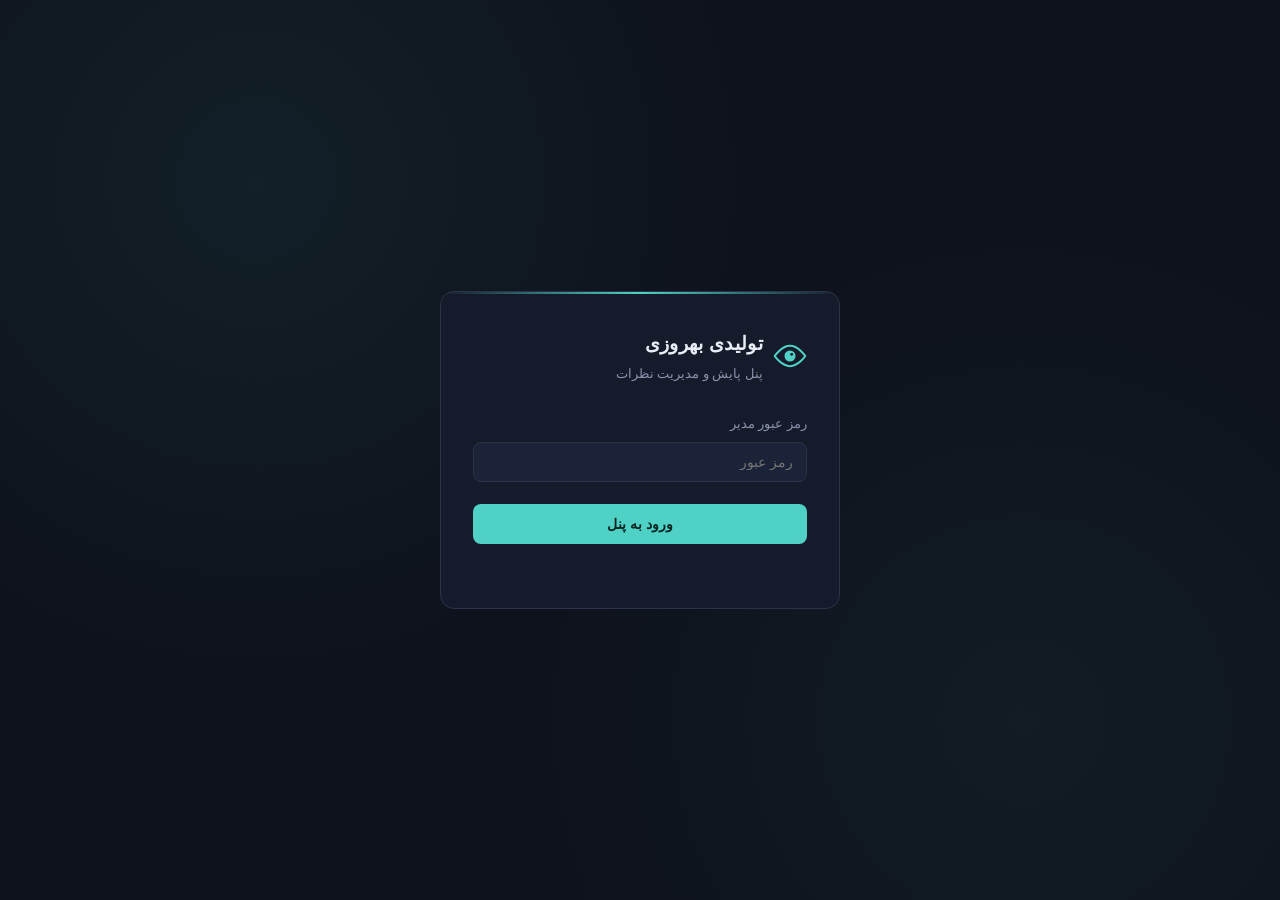
==== commit e4c64bb7: "Update index.html" ====
--- a/admin/index.html
+++ b/admin/index.html
@@ -3,7 +3,7 @@
 <head>
 <meta charset="UTF-8">
 <meta name="viewport" content="width=device-width, initial-scale=1.0">
-<title>دیده‌بان | پنل مدیریت</title>
+<title>پنل مدیریت| تولیدی بهروزی</title>
 <link rel="preconnect" href="https://fonts.googleapis.com">
 <link href="https://fonts.googleapis.com/css2?family=Vazirmatn:wght@400;500;600;700;800&family=IBM+Plex+Mono:wght@400;500&display=swap" rel="stylesheet">
 <link rel="stylesheet" href="style.css">
@@ -20,7 +20,7 @@
         <circle cx="22" cy="18" r="1.6" fill="#0E121C"/>
       </svg>
       <div>
-        <div class="gate-brand">دیده‌<span>بان</span></div>
+        <div class="gate-brand">تولیدی بهروزی</span></div>
         <div class="gate-sub">پنل پایش و مدیریت نظرات</div>
       </div>
     </div>
@@ -39,8 +39,6 @@
       <div class="field"><label>رمز عبور مدیر</label><input id="loginPass" type="password" placeholder="رمز عبور" autocomplete="current-password"></div>
       <button class="gate-btn" id="loginBtn">ورود به پنل</button>
       <div class="gate-msg" id="loginMsg"></div>
-      <div class="gate-note">رمز عبور پیش‌فرض: <b style="color:var(--accent)">Didebaan@2026</b> — برای تغییرش، مقدار ADMIN_PASSWORD در ابتدای فایل script.js را عوض کن. توکن نشست پس از ورود، فقط در حافظه‌ی همین تب فعال می‌ماند و با رفرش صفحه باطل می‌شود.</div>
-    </div>
   </div>
 </div>
 
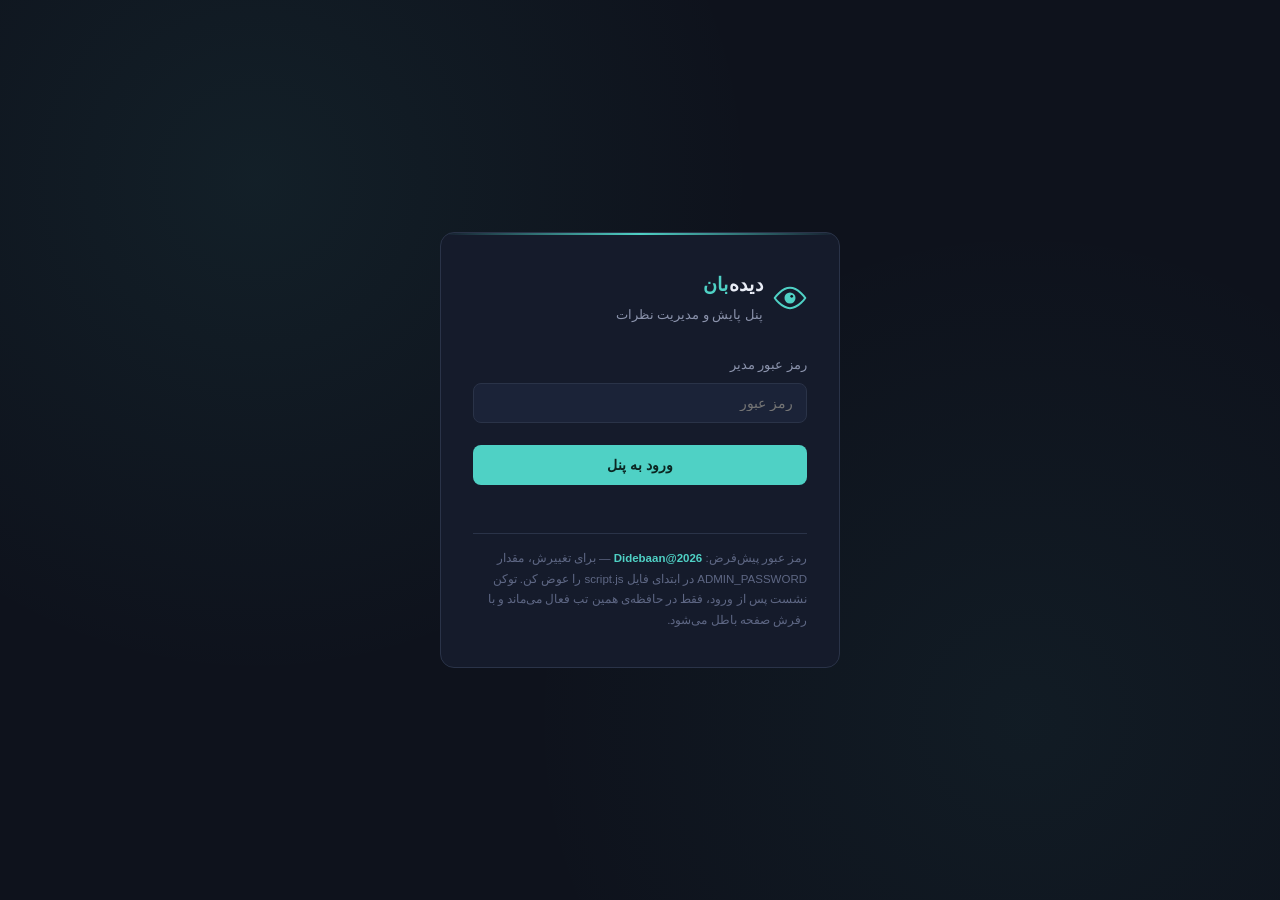
==== commit cd77f0cd: "Update index.html" ====
--- a/admin/index.html
+++ b/admin/index.html
@@ -3,7 +3,7 @@
 <head>
 <meta charset="UTF-8">
 <meta name="viewport" content="width=device-width, initial-scale=1.0">
-<title>پنل مدیریت| تولیدی بهروزی</title>
+<title>تولیدی بهروزی| پنل مدیریت</title>
 <link rel="preconnect" href="https://fonts.googleapis.com">
 <link href="https://fonts.googleapis.com/css2?family=Vazirmatn:wght@400;500;600;700;800&family=IBM+Plex+Mono:wght@400;500&display=swap" rel="stylesheet">
 <link rel="stylesheet" href="style.css">
@@ -20,7 +20,7 @@
         <circle cx="22" cy="18" r="1.6" fill="#0E121C"/>
       </svg>
       <div>
-        <div class="gate-brand">تولیدی بهروزی</span></div>
+        <div class="gate-brand">دیده‌<span>بان</span></div>
         <div class="gate-sub">پنل پایش و مدیریت نظرات</div>
       </div>
     </div>
@@ -39,6 +39,8 @@
       <div class="field"><label>رمز عبور مدیر</label><input id="loginPass" type="password" placeholder="رمز عبور" autocomplete="current-password"></div>
       <button class="gate-btn" id="loginBtn">ورود به پنل</button>
       <div class="gate-msg" id="loginMsg"></div>
+      <div class="gate-note">رمز عبور پیش‌فرض: <b style="color:var(--accent)">Didebaan@2026</b> — برای تغییرش، مقدار ADMIN_PASSWORD در ابتدای فایل script.js را عوض کن. توکن نشست پس از ورود، فقط در حافظه‌ی همین تب فعال می‌ماند و با رفرش صفحه باطل می‌شود.</div>
+    </div>
   </div>
 </div>
 
